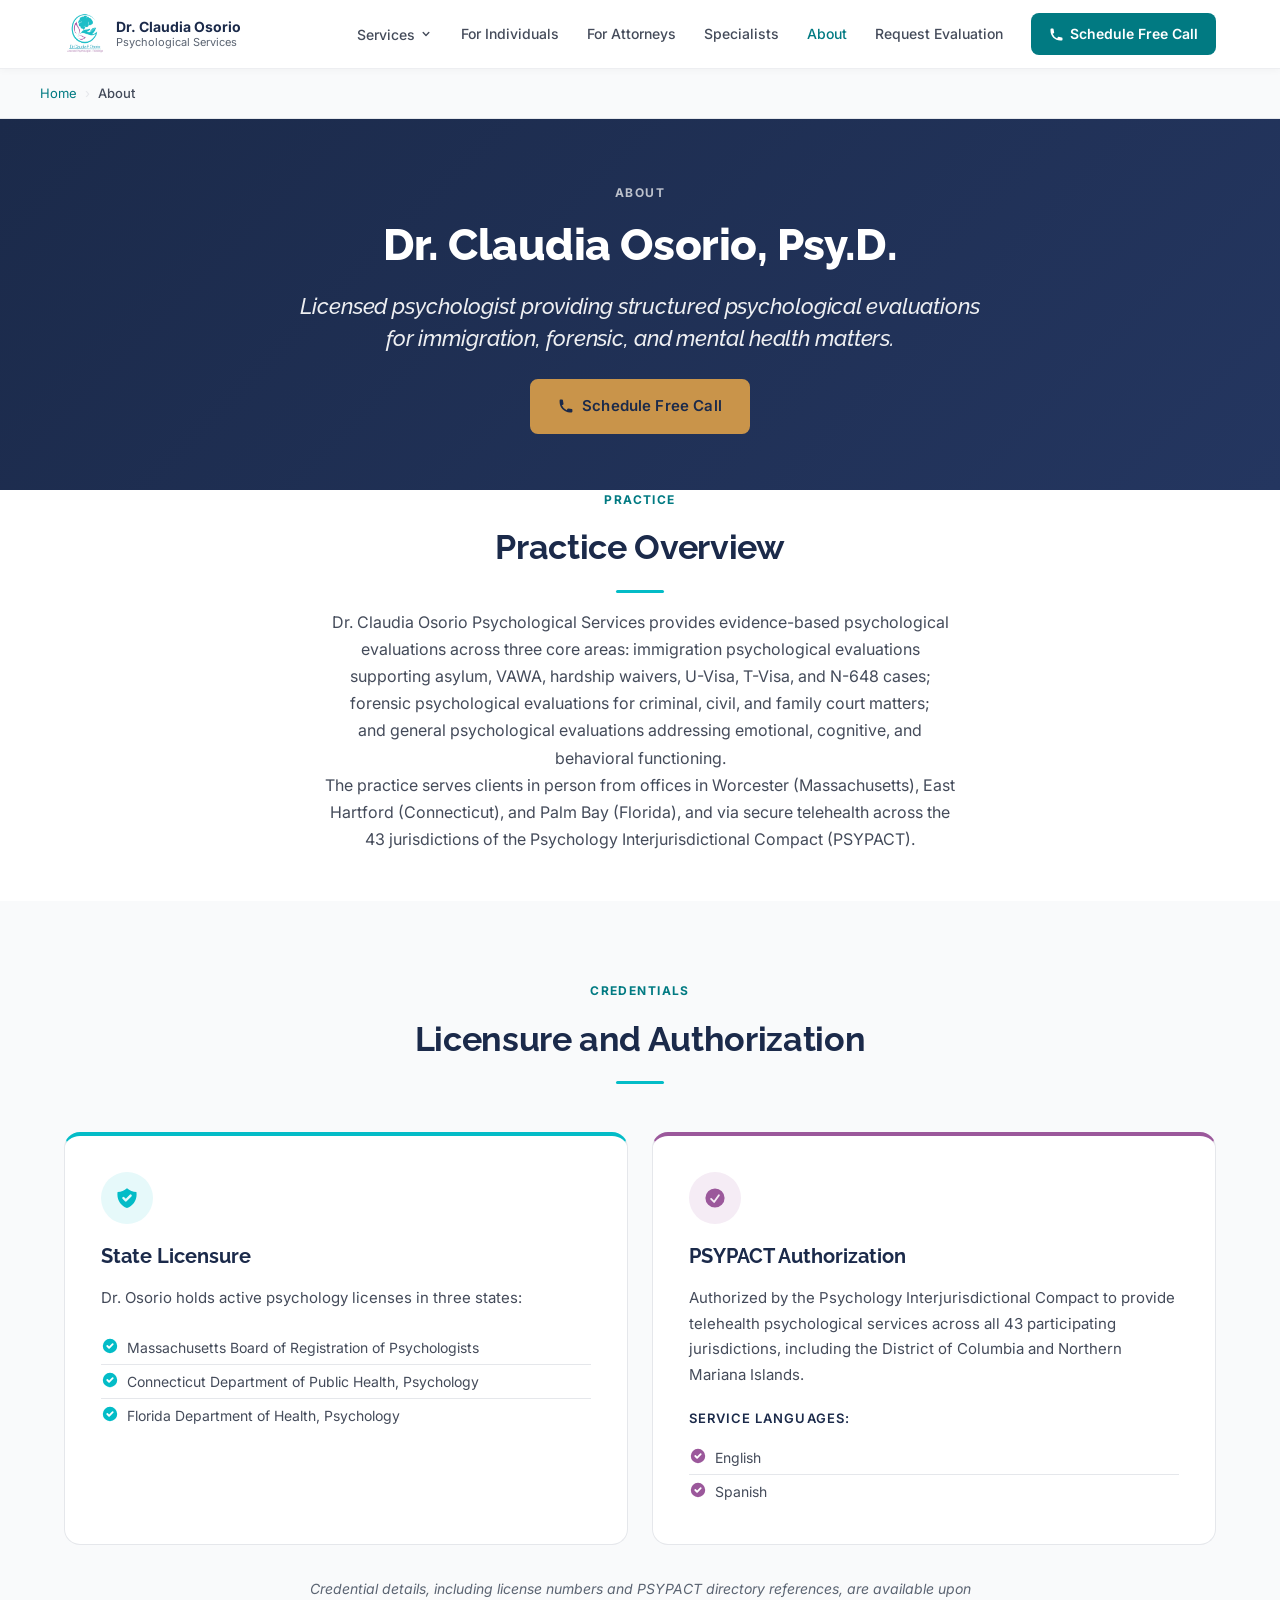
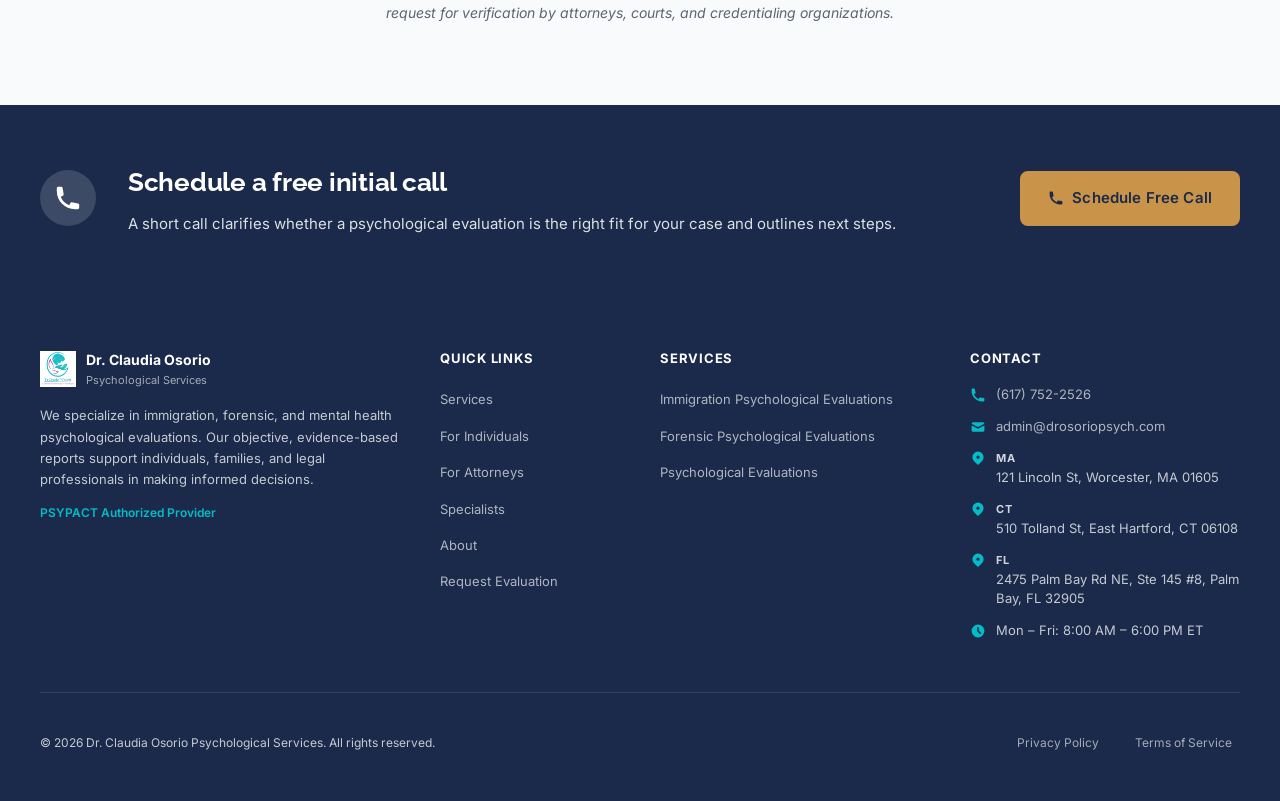
==== about.html @ 4c1f1ee0 "feat(session 7-A): launch blockers — about, privacy, terms + sitemap fix - Create about.html with pr" ====
<!DOCTYPE html>
<html lang="en">
<head>
  <meta charset="UTF-8" />
  <meta name="viewport" content="width=device-width, initial-scale=1.0" />
  <title>About Dr. Claudia Osorio, Psy.D. | Licensed Psychologist</title>
  <meta name="description" content="Dr. Claudia Osorio is a licensed psychologist providing immigration, forensic, and mental health psychological evaluations. PSYPACT Authorized for telehealth across 43 states. Offices in MA, CT, and FL." />
  <meta name="robots" content="index, follow" />
  <link rel="canonical" href="https://psychevaluations.net/about.html" />

  <meta property="og:title" content="About Dr. Claudia Osorio, Psy.D. | Licensed Psychologist" />
  <meta property="og:description" content="Licensed psychologist providing immigration, forensic, and mental health psychological evaluations. PSYPACT Authorized." />
  <meta property="og:url" content="https://psychevaluations.net/about.html" />
  <meta property="og:type" content="profile" />
  <meta property="og:site_name" content="Dr. Claudia Osorio Psychological Services" />
  <meta property="og:locale" content="en_US" />
  <meta property="og:image" content="https://psychevaluations.net/images/optimized/dr-osorio-hero-c.jpg" />
  <meta property="og:image:width" content="800" />
  <meta property="og:image:height" content="900" />
  <meta property="og:image:alt" content="Dr. Claudia Osorio, Licensed Psychologist" />

  <meta name="twitter:card" content="summary_large_image" />
  <meta name="twitter:title" content="About Dr. Claudia Osorio, Psy.D." />
  <meta name="twitter:description" content="Licensed psychologist. PSYPACT Authorized across 43 states." />
  <meta name="twitter:image" content="https://psychevaluations.net/images/optimized/dr-osorio-hero-c.jpg" />
  <meta name="twitter:image:alt" content="Dr. Claudia Osorio, Licensed Psychologist" />

  <link rel="icon" href="/favicon.ico" sizes="any" />
  <link rel="icon" href="/favicon.svg" type="image/svg+xml" />
  <link rel="apple-touch-icon" href="/apple-touch-icon.png" />

  <link rel="preconnect" href="https://fonts.googleapis.com" />
  <link rel="preconnect" href="https://fonts.gstatic.com" crossorigin />
  <link rel="stylesheet" href="https://fonts.googleapis.com/css2?family=Raleway:wght@400;500;600;700;800&amp;family=Inter:wght@400;500;600;700&amp;display=swap" />
  <link rel="stylesheet" href="css/styles.css?v=28" />

  <script type="application/ld+json">
  {
    "@context": "https://schema.org",
    "@graph": [
      {
        "@type": "BreadcrumbList",
        "itemListElement": [
          { "@type": "ListItem", "position": 1, "name": "Home", "item": "https://psychevaluations.net/" },
          { "@type": "ListItem", "position": 2, "name": "About", "item": "https://psychevaluations.net/about.html" }
        ]
      },
      {
        "@type": "ProfilePage",
        "@id": "https://psychevaluations.net/about.html",
        "url": "https://psychevaluations.net/about.html",
        "name": "About Dr. Claudia Osorio, Psy.D.",
        "description": "Licensed psychologist providing immigration, forensic, and mental health psychological evaluations across Massachusetts, Connecticut, Florida, and 43 PSYPACT states via telehealth.",
        "isPartOf": { "@id": "https://psychevaluations.net/#website" },
        "mainEntity": { "@id": "https://psychevaluations.net/#dr-claudia-osorio" },
        "author": { "@id": "https://psychevaluations.net/#dr-claudia-osorio" },
        "datePublished": "2026-06-17",
        "dateModified": "2026-06-17",
        "inLanguage": "en"
      }
    ]
  }
  </script>
</head>
<body>

<a class="skip-link" href="#main">Skip to main content</a>

<nav class="nav" role="navigation" aria-label="Main navigation">
  <div class="nav__inner">
    <a href="index.html" class="nav__logo" aria-label="Dr. Claudia Osorio Psychological Services, Home">
      <img src="images/optimized/logo.png" alt="Dr. Claudia Osorio Psychological Services logo" class="nav__logo-img" width="42" height="42" />
      <div class="nav__logo-text">
        <div class="nav__logo-name">Dr. Claudia Osorio</div>
        <div class="nav__logo-sub">Psychological Services</div>
      </div>
    </a>

    <div class="nav__links" id="nav-links">
      <div class="nav__dropdown">
        <button class="nav__link nav__dropdown-toggle" aria-expanded="false" aria-haspopup="true" aria-controls="services-menu">
          Services
          <svg xmlns="http://www.w3.org/2000/svg" width="14" height="14" viewBox="0 0 20 20" fill="currentColor" aria-hidden="true"><path fill-rule="evenodd" d="M5.293 7.293a1 1 0 011.414 0L10 10.586l3.293-3.293a1 1 0 111.414 1.414l-4 4a1 1 0 01-1.414 0l-4-4a1 1 0 010-1.414z" clip-rule="evenodd"/></svg>
        </button>
        <div class="nav__dropdown-menu" id="services-menu">
          <a href="immigration-psychological-evaluations.html" class="nav__dropdown-item">Immigration Evaluations</a>
          <a href="forensic-psychological-evaluations.html" class="nav__dropdown-item">Forensic Evaluations</a>
          <a href="mental-health-psychological-evaluations.html" class="nav__dropdown-item">Psychological Evaluations</a>
        </div>
      </div>
      <a href="for-individuals.html" class="nav__link">For Individuals</a>
      <a href="for-attorneys.html" class="nav__link">For Attorneys</a>
      <a href="specialists.html" class="nav__link">Specialists</a>
      <a href="about.html" class="nav__link">About</a>
      <a href="for-individuals.html#evaluation-types" class="nav__link">Request Evaluation</a>
      <a href="tel:+16177522526" class="nav__cta">
        <svg xmlns="http://www.w3.org/2000/svg" width="15" height="15" viewBox="0 0 20 20" fill="currentColor" aria-hidden="true"><path d="M2 3a1 1 0 011-1h2.153a1 1 0 01.986.836l.74 4.435a1 1 0 01-.54 1.06l-1.548.773a11.037 11.037 0 006.105 6.105l.774-1.548a1 1 0 011.059-.54l4.435.74a1 1 0 01.836.986V17a1 1 0 01-1 1h-2C7.82 18 2 12.18 2 5V3z"/></svg>
        Schedule Free Call
      </a>
    </div>

    <div class="nav__mobile-right">
      <a href="tel:+16177522526" class="nav__mobile-cta" aria-label="Schedule free call">
        <svg xmlns="http://www.w3.org/2000/svg" width="15" height="15" viewBox="0 0 20 20" fill="currentColor" aria-hidden="true"><path d="M2 3a1 1 0 011-1h2.153a1 1 0 01.986.836l.74 4.435a1 1 0 01-.54 1.06l-1.548.773a11.037 11.037 0 006.105 6.105l.774-1.548a1 1 0 011.059-.54l4.435.74a1 1 0 01.836.986V17a1 1 0 01-1 1h-2C7.82 18 2 12.18 2 5V3z"/></svg>
        Free Call
      </a>
      <button class="nav__menu-btn" aria-expanded="false" aria-controls="nav-links" aria-label="Open menu">
        <svg xmlns="http://www.w3.org/2000/svg" width="22" height="22" viewBox="0 0 24 24" fill="none" stroke="currentColor" stroke-width="2" stroke-linecap="round" stroke-linejoin="round" aria-hidden="true"><line x1="3" y1="6" x2="21" y2="6"/><line x1="3" y1="12" x2="21" y2="12"/><line x1="3" y1="18" x2="21" y2="18"/></svg>
      </button>
    </div>
  </div>
</nav>

<main id="main">

<nav class="breadcrumb" aria-label="Breadcrumb">
  <div class="breadcrumb__inner">
    <a href="index.html">Home</a>
    <span class="breadcrumb__sep" aria-hidden="true">›</span>
    <span class="breadcrumb__current">About</span>
  </div>
</nav>

<section class="page-hero" aria-labelledby="page-hero-title">
  <div class="page-hero__inner">
    <p class="page-hero__label">About</p>
    <h1 class="page-hero__title" id="page-hero-title">Dr. Claudia Osorio, Psy.D.</h1>
    <p class="page-hero__lead">Licensed psychologist providing structured psychological evaluations for immigration, forensic, and mental health matters.</p>
    <div class="page-hero__actions">
      <a href="tel:+16177522526" class="btn btn--gold">
        <svg xmlns="http://www.w3.org/2000/svg" width="16" height="16" viewBox="0 0 20 20" fill="currentColor" aria-hidden="true"><path d="M2 3a1 1 0 011-1h2.153a1 1 0 01.986.836l.74 4.435a1 1 0 01-.54 1.06l-1.548.773a11.037 11.037 0 006.105 6.105l.774-1.548a1 1 0 011.059-.54l4.435.74a1 1 0 01.836.986V17a1 1 0 01-1 1h-2C7.82 18 2 12.18 2 5V3z"/></svg>
        Schedule Free Call
      </a>
    </div>
  </div>
</section>

<section class="about-bio" aria-labelledby="bio-heading">
  <div class="container">
    <div class="section-header">
      <p class="section-header__label">Practice</p>
      <h2 class="section-header__title" id="bio-heading">Practice Overview</h2>
      <div class="section-header__divider" aria-hidden="true"></div>
      <p class="section-header__body">Dr. Claudia Osorio Psychological Services provides evidence-based psychological evaluations across three core areas: immigration psychological evaluations supporting asylum, VAWA, hardship waivers, U-Visa, T-Visa, and N-648 cases; forensic psychological evaluations for criminal, civil, and family court matters; and general psychological evaluations addressing emotional, cognitive, and behavioral functioning.</p>
      <p class="section-header__body">The practice serves clients in person from offices in Worcester (Massachusetts), East Hartford (Connecticut), and Palm Bay (Florida), and via secure telehealth across the 43 jurisdictions of the Psychology Interjurisdictional Compact (PSYPACT).</p>
    </div>
  </div>
</section>

<section class="who-for" aria-labelledby="creds-heading">
  <div class="container">
    <div class="section-header">
      <p class="section-header__label">Credentials</p>
      <h2 class="section-header__title" id="creds-heading">Licensure and Authorization</h2>
      <div class="section-header__divider" aria-hidden="true"></div>
    </div>

    <div class="who-for__grid" role="list">

      <article class="who-for__card who-for__card--individuals" role="listitem">
        <div class="who-for__icon" aria-hidden="true">
          <svg xmlns="http://www.w3.org/2000/svg" width="24" height="24" viewBox="0 0 20 20" fill="currentColor"><path fill-rule="evenodd" d="M2.166 4.999A11.954 11.954 0 0010 1.944 11.954 11.954 0 0017.834 5c.11.65.166 1.32.166 2.001 0 5.225-3.34 9.67-8 11.317C5.34 16.67 2 12.225 2 7c0-.682.057-1.35.166-2.001zm11.541 3.708a1 1 0 00-1.414-1.414L9 10.586 7.707 9.293a1 1 0 00-1.414 1.414l2 2a1 1 0 001.414 0l4-4z" clip-rule="evenodd"/></svg>
        </div>
        <h3 class="who-for__title">State Licensure</h3>
        <p class="who-for__body">Dr. Osorio holds active psychology licenses in three states:</p>
        <ul class="who-for__list" role="list">
          <li>Massachusetts Board of Registration of Psychologists</li>
          <li>Connecticut Department of Public Health, Psychology</li>
          <li>Florida Department of Health, Psychology</li>
        </ul>
      </article>

      <article class="who-for__card who-for__card--attorneys" role="listitem">
        <div class="who-for__icon" aria-hidden="true">
          <svg xmlns="http://www.w3.org/2000/svg" width="24" height="24" viewBox="0 0 20 20" fill="currentColor"><path fill-rule="evenodd" d="M10 18a8 8 0 100-16 8 8 0 000 16zm3.857-9.809a.75.75 0 00-1.214-.882l-3.483 4.79-1.88-1.88a.75.75 0 10-1.06 1.061l2.5 2.5a.75.75 0 001.137-.089l4-5.5z" clip-rule="evenodd"/></svg>
        </div>
        <h3 class="who-for__title">PSYPACT Authorization</h3>
        <p class="who-for__body">Authorized by the Psychology Interjurisdictional Compact to provide telehealth psychological services across all 43 participating jurisdictions, including the District of Columbia and Northern Mariana Islands.</p>
        <p class="who-for__body who-for__body--label">Service languages:</p>
        <ul class="who-for__list" role="list">
          <li>English</li>
          <li>Spanish</li>
        </ul>
      </article>

    </div>

    <p class="who-for__shared-note">Credential details, including license numbers and PSYPACT directory references, are available upon request for verification by attorneys, courts, and credentialing organizations.</p>
  </div>
</section>

<section class="cta-banner cta-banner--navy" aria-labelledby="cta-heading">
  <div class="cta-banner__inner">
    <div class="cta-banner__icon" aria-hidden="true">
      <svg xmlns="http://www.w3.org/2000/svg" width="28" height="28" viewBox="0 0 20 20" fill="currentColor"><path d="M2 3a1 1 0 011-1h2.153a1 1 0 01.986.836l.74 4.435a1 1 0 01-.54 1.06l-1.548.773a11.037 11.037 0 006.105 6.105l.774-1.548a1 1 0 011.059-.54l4.435.74a1 1 0 01.836.986V17a1 1 0 01-1 1h-2C7.82 18 2 12.18 2 5V3z"/></svg>
    </div>
    <div class="cta-banner__content">
      <h2 class="cta-banner__title" id="cta-heading">Schedule a free initial call</h2>
      <p class="cta-banner__body">A short call clarifies whether a psychological evaluation is the right fit for your case and outlines next steps.</p>
    </div>
    <div class="cta-banner__actions">
      <a href="tel:+16177522526" class="btn btn--gold">
        <svg xmlns="http://www.w3.org/2000/svg" width="16" height="16" viewBox="0 0 20 20" fill="currentColor" aria-hidden="true"><path d="M2 3a1 1 0 011-1h2.153a1 1 0 01.986.836l.74 4.435a1 1 0 01-.54 1.06l-1.548.773a11.037 11.037 0 006.105 6.105l.774-1.548a1 1 0 011.059-.54l4.435.74a1 1 0 01.836.986V17a1 1 0 01-1 1h-2C7.82 18 2 12.18 2 5V3z"/></svg>
        Schedule Free Call
      </a>
    </div>
  </div>
</section>

</main>

<footer class="footer" role="contentinfo">
  <div class="footer__grid">

    <div>
      <div class="footer__logo">
        <img src="images/optimized/logo.png" alt="Dr. Claudia Osorio Psychological Services" width="36" height="36" loading="lazy" />
        <div>
          <div class="footer__logo-name">Dr. Claudia Osorio</div>
          <div class="footer__logo-sub">Psychological Services</div>
        </div>
      </div>
      <p class="footer__tagline">We specialize in immigration, forensic, and mental health psychological evaluations. Our objective, evidence-based reports support individuals, families, and legal professionals in making informed decisions.</p>
      <p class="footer__psypact">PSYPACT Authorized Provider</p>
    </div>

    <nav aria-label="Footer quick links">
      <p class="footer__col-title">Quick Links</p>
      <ul class="footer__links" role="list">
        <li><a href="index.html#services-heading" class="footer__link">Services</a></li>
        <li><a href="for-individuals.html" class="footer__link">For Individuals</a></li>
        <li><a href="for-attorneys.html" class="footer__link">For Attorneys</a></li>
        <li><a href="specialists.html" class="footer__link">Specialists</a></li>
        <li><a href="about.html" class="footer__link">About</a></li>
        <li><a href="for-individuals.html#evaluation-types" class="footer__link">Request Evaluation</a></li>
      </ul>
    </nav>

    <nav aria-label="Footer services links">
      <p class="footer__col-title">Services</p>
      <ul class="footer__links" role="list">
        <li><a href="immigration-psychological-evaluations.html" class="footer__link">Immigration Psychological Evaluations</a></li>
        <li><a href="forensic-psychological-evaluations.html" class="footer__link">Forensic Psychological Evaluations</a></li>
        <li><a href="mental-health-psychological-evaluations.html" class="footer__link">Psychological Evaluations</a></li>
      </ul>
    </nav>

    <div>
      <p class="footer__col-title">Contact</p>
      <div class="footer__contact-item">
        <svg xmlns="http://www.w3.org/2000/svg" width="16" height="16" viewBox="0 0 20 20" fill="currentColor" aria-hidden="true"><path d="M2 3a1 1 0 011-1h2.153a1 1 0 01.986.836l.74 4.435a1 1 0 01-.54 1.06l-1.548.773a11.037 11.037 0 006.105 6.105l.774-1.548a1 1 0 011.059-.54l4.435.74a1 1 0 01.836.986V17a1 1 0 01-1 1h-2C7.82 18 2 12.18 2 5V3z"/></svg>
        <a href="tel:+16177522526" class="footer__link">(617) 752-2526</a>
      </div>
      <div class="footer__contact-item">
        <svg xmlns="http://www.w3.org/2000/svg" width="16" height="16" viewBox="0 0 20 20" fill="currentColor" aria-hidden="true"><path d="M2.003 5.884L10 9.882l7.997-3.998A2 2 0 0016 4H4a2 2 0 00-1.997 1.884z"/><path d="M18 8.118l-8 4-8-4V14a2 2 0 002 2h12a2 2 0 002-2V8.118z"/></svg>
        <a href="mailto:admin@drosoriopsych.com" class="footer__link">admin@drosoriopsych.com</a>
      </div>
      <div class="footer__contact-item">
        <svg xmlns="http://www.w3.org/2000/svg" width="16" height="16" viewBox="0 0 20 20" fill="currentColor" aria-hidden="true"><path fill-rule="evenodd" d="M5.05 4.05a7 7 0 119.9 9.9L10 18.9l-4.95-4.95a7 7 0 010-9.9zM10 11a2 2 0 100-4 2 2 0 000 4z" clip-rule="evenodd"/></svg>
        <div><strong class="footer__region-tag">MA</strong><br>121 Lincoln St, Worcester, MA 01605</div>
      </div>
      <div class="footer__contact-item">
        <svg xmlns="http://www.w3.org/2000/svg" width="16" height="16" viewBox="0 0 20 20" fill="currentColor" aria-hidden="true"><path fill-rule="evenodd" d="M5.05 4.05a7 7 0 119.9 9.9L10 18.9l-4.95-4.95a7 7 0 010-9.9zM10 11a2 2 0 100-4 2 2 0 000 4z" clip-rule="evenodd"/></svg>
        <div><strong class="footer__region-tag">CT</strong><br>510 Tolland St, East Hartford, CT 06108</div>
      </div>
      <div class="footer__contact-item">
        <svg xmlns="http://www.w3.org/2000/svg" width="16" height="16" viewBox="0 0 20 20" fill="currentColor" aria-hidden="true"><path fill-rule="evenodd" d="M5.05 4.05a7 7 0 119.9 9.9L10 18.9l-4.95-4.95a7 7 0 010-9.9zM10 11a2 2 0 100-4 2 2 0 000 4z" clip-rule="evenodd"/></svg>
        <div><strong class="footer__region-tag">FL</strong><br>2475 Palm Bay Rd NE, Ste 145 #8, Palm Bay, FL 32905</div>
      </div>
      <div class="footer__contact-item footer__contact-item--spaced">
        <svg xmlns="http://www.w3.org/2000/svg" width="16" height="16" viewBox="0 0 20 20" fill="currentColor" aria-hidden="true"><path fill-rule="evenodd" d="M10 18a8 8 0 100-16 8 8 0 000 16zm1-12a1 1 0 10-2 0v4a1 1 0 00.293.707l2.828 2.829a1 1 0 101.415-1.415L11 9.586V6z" clip-rule="evenodd"/></svg>
        Mon – Fri: 8:00 AM – 6:00 PM ET
      </div>
    </div>

  </div>

  <div class="footer__bottom">
    <p class="footer__copy">&copy; 2026 Dr. Claudia Osorio Psychological Services. All rights reserved.</p>
    <nav class="footer__legal" aria-label="Legal links">
      <a href="privacy-policy.html">Privacy Policy</a>
      <a href="terms-of-service.html">Terms of Service</a>
    </nav>
  </div>
</footer>

<script src="js/main.js"></script>
</body>
</html>
---- css/styles.css ----
/* ============================================
   DR. CLAUDIA OSORIO PSYCHOLOGICAL SERVICES
   Main Stylesheet
   ============================================ */

/* Fonts loaded via <link rel="preconnect"> + <link rel="stylesheet"> in each
   page's <head> for a shorter critical path. CSS @import was render-blocking. */

/* --- Variables --- */
:root {
  --teal:        #03bcc7;
  --teal-dark:   #029aa4;
  --teal-light:  #e6f9fa;
  --teal-pale:   #F0FAFB;  /* path-card gradient stop, lighter than --teal-light */
  /* Accessible variants for CTAs that carry white text.
     #03bcc7 with white text = 2.4:1 (fails WCAG AA).
     #017a82 with white text = 4.6:1 (passes AA), darker hover #015e64 = 7.5:1. */
  --teal-button:       #017a82;
  --teal-button-hover: #015e64;
  --navy:        #1B2A4A;
  --navy-light:  #2C3E6B;
  --gold:        #C9944A;
  --gold-dark:   #b8833e;
  --pink-light:  #F5ECF5;
  --pink-pale:   #F5F0F5;  /* path-card gradient stop, lighter than --pink-light */
  --pink-accent: #9b589b;
  /* PSYPACT brand blue, sampled from the official logo (R=79 G=118 B=195).
     Used only to mark PSYPACT-Effective surfaces (map states, legend swatch)
     so the visual cue ties back to the logo a visitor recognizes. */
  --psypact-blue:      #4F76C3;
  --psypact-blue-pale: #DCE4F3;
  --text-dark:   #1A1A2E;
  --text-mid:    #444B5A;
  --text-light:  #5B6472;  /* darkened from #6B7280 (4.64:1) to ~5.7:1 on bg-light for AA margin */
  --border:      #E5E7EB;
  --white:       #FFFFFF;
  --bg-light:    #F9FAFB;

  --font-serif:  'Raleway', 'Segoe UI', system-ui, sans-serif;
  --font-sans:   'Inter', 'Segoe UI', system-ui, -apple-system, sans-serif;

  --radius:      8px;
  --radius-lg:   16px;
  --shadow:      0 2px 12px rgba(0,0,0,0.08);
  --shadow-lg:   0 8px 32px rgba(0,0,0,0.12);

  --max-width:   1200px;
  --section-pad: 80px 24px;
}

/* --- Reset --- */
*, *::before, *::after { box-sizing: border-box; margin: 0; padding: 0; }
html { scroll-behavior: smooth; }
body {
  font-family: var(--font-sans);
  color: var(--text-dark);
  background: var(--white);
  line-height: 1.65;
  -webkit-font-smoothing: antialiased;
}
img { max-width: 100%; display: block; }
a { text-decoration: none; color: inherit; }
ul { list-style: none; }

/* --- Accessibility: focus + skip link --- */

/* Consistent keyboard focus across browsers. Only applies to keyboard
   navigation (mouse clicks don't trigger :focus-visible in modern UAs). */
:focus-visible {
  outline: 2px solid var(--teal-dark);
  outline-offset: 2px;
  border-radius: 4px;
}

/* Skip link: hidden offscreen until it receives keyboard focus, then it
   slides into the top-left. Lets keyboard users jump past the nav. */
.skip-link {
  position: absolute;
  left: 8px;
  top: -48px;
  background: var(--navy);
  color: var(--white);
  padding: 10px 16px;
  font-weight: 600;
  border-radius: 0 0 var(--radius) var(--radius);
  z-index: 1000;
  transition: top 0.15s ease-out;
}
.skip-link:focus { top: 0; outline: 2px solid var(--gold); outline-offset: 2px; }

/* --- Typography base ---
   text-wrap: balance evens out line lengths on short headings (h1-h3) so
   the last line isn't an awkward single word. text-wrap: pretty reduces
   widows/orphans in body prose. Both are progressive enhancement; older
   browsers ignore them safely. */
h1, h2, h3 { text-wrap: balance; }
p { text-wrap: pretty; }

/* --- Container --- */
.container {
  max-width: var(--max-width);
  margin: 0 auto;
  padding: 0 24px;
}

/* ============================================
   NAVIGATION
   ============================================ */
.nav {
  position: sticky;
  top: 0;
  z-index: 100;
  background: rgba(255, 255, 255, 0.82);
  backdrop-filter: saturate(180%) blur(20px);
  -webkit-backdrop-filter: saturate(180%) blur(20px);
  border-bottom: 1px solid rgba(229, 231, 235, 0.7);
  box-shadow: 0 1px 8px rgba(0,0,0,0.04);
}
@supports not (backdrop-filter: blur(1px)) {
  .nav { background: var(--white); }
}
.nav__inner {
  max-width: var(--max-width);
  margin: 0 auto;
  padding: 0 24px;
  height: 68px;
  display: flex;
  align-items: center;
  gap: 40px;
}
.nav__logo {
  display: flex;
  align-items: center;
  gap: 10px;
  flex-shrink: 0;
}
.nav__logo-img { width: 42px; height: 42px; }
.nav__logo-text { line-height: 1.2; }
.nav__logo-name {
  font-size: 14px;
  font-weight: 700;
  color: var(--navy);
}
.nav__logo-sub {
  font-size: 11px;
  color: var(--text-light);
}
.nav__links {
  display: flex;
  align-items: center;
  gap: 28px;
  margin-left: auto;
}
.nav__link {
  font-size: 14px;
  color: var(--text-mid);
  font-weight: 500;
  transition: color 0.2s;
  white-space: nowrap;
}
.nav__link:hover { color: var(--teal-button); }
.nav__link--active { color: var(--teal-button); }
.nav__cta {
  background: var(--teal-button);
  color: var(--white) !important;
  padding: 9px 18px;
  border-radius: var(--radius);
  font-size: 14px;
  font-weight: 600;
  display: flex;
  align-items: center;
  gap: 6px;
  transition: background 0.2s;
  white-space: nowrap;
}
.nav__cta:hover { background: var(--teal-button-hover); }

/* Dropdown */
.nav__dropdown { position: relative; }
.nav__dropdown-toggle {
  display: flex;
  align-items: center;
  gap: 4px;
  cursor: pointer;
  background: none;
  border: none;
  padding: 0;
  font-family: var(--font-sans);
  font-size: 14px;
  font-weight: 500;
  color: var(--text-mid);
}
.nav__dropdown-toggle svg { transition: transform 0.2s; }
.nav__dropdown:hover .nav__dropdown-toggle svg,
.nav__dropdown--open .nav__dropdown-toggle svg { transform: rotate(180deg); }
.nav__dropdown-menu {
  position: absolute;
  top: calc(100% + 12px);
  left: 0;
  background: var(--white);
  border: 1px solid var(--border);
  border-radius: var(--radius);
  box-shadow: var(--shadow-lg);
  min-width: 220px;
  padding: 8px 0;
  opacity: 0;
  pointer-events: none;
  transform: translateY(-8px);
  transition: all 0.2s;
}
.nav__dropdown:hover .nav__dropdown-menu,
.nav__dropdown--open .nav__dropdown-menu {
  opacity: 1;
  pointer-events: all;
  transform: translateY(0);
}
.nav__dropdown-item {
  display: block;
  padding: 12px 16px;  /* ~47px tall touch target (WCAG 2.5.5) */
  font-size: 14px;
  color: var(--text-mid);
  transition: background 0.15s, color 0.15s;
}
.nav__dropdown-item:hover {
  background: var(--teal-light);
  /* teal-button (not --teal): #017a82 on #e6f9fa = ~4.7:1, passes AA. The old
     --teal #03bcc7 on teal-light was 2.14:1 (failed) on hover. */
  color: var(--teal-button);
}

/* ============================================
   BUTTONS
   ============================================ */
.btn {
  display: inline-flex;
  align-items: center;
  gap: 8px;
  padding: 13px 26px;
  border-radius: var(--radius);
  font-size: 15px;
  font-weight: 600;
  cursor: pointer;
  transition: all 0.18s ease;
  border: 2px solid transparent;
  letter-spacing: 0.01em;
}
.btn:active { transform: translateY(1px); }
.btn--primary {
  background: var(--teal-button);
  color: var(--white);
  border-color: var(--teal-button);
}
.btn--primary:hover { background: var(--teal-button-hover); border-color: var(--teal-button-hover); }
.btn--outline {
  background: transparent;
  /* teal-button (not --teal) so the teal text/border reach AA on white. */
  color: var(--teal-button);
  border-color: var(--teal-button);
}
.btn--outline:hover { background: var(--teal-light); }
.btn--outline-white {
  background: transparent;
  color: var(--white);
  border-color: var(--white);
}
.btn--outline-white:hover { background: rgba(255,255,255,0.12); }
.btn--gold {
  background: var(--gold);
  /* Navy text on gold = ~6.5:1 (passes AA). White on gold was 2.65:1 (failed). */
  color: var(--navy);
  border-color: var(--gold);
}
.btn--gold:hover { background: var(--gold-dark); border-color: var(--gold-dark); color: var(--navy); }

/* ============================================
   HERO SECTION
   ============================================ */
.hero {
  display: grid;
  grid-template-columns: 1fr 1fr;
  min-height: 760px;
  overflow: hidden;
}
.hero__content {
  display: flex;
  flex-direction: column;
  justify-content: flex-start;
  padding: 64px 48px 56px 24px;
  max-width: 640px;
  margin-left: auto;
}
.hero__label {
  font-size: 12px;
  font-weight: 700;
  letter-spacing: 0.1em;
  text-transform: uppercase;
  color: var(--teal-button);  /* AA on white: #017a82 = 6.2:1 vs #03bcc7 = 2.3:1 */
  margin-bottom: 16px;
}
.hero__title {
  font-family: var(--font-serif);
  font-size: clamp(30px, 3.8vw, 52px);
  font-weight: 800;
  color: var(--navy);
  line-height: 1.18;
  letter-spacing: -0.01em;
  margin-bottom: 20px;
}
.hero__subtitle {
  font-size: 16px;
  color: var(--text-mid);
  margin-bottom: 52px;
  line-height: 1.7;
}
.hero__body {
  font-size: 15px;
  color: var(--text-light);
  margin-bottom: 52px;
  line-height: 1.7;
}
.hero__actions {
  display: flex;
  gap: 12px;
  flex-wrap: wrap;
  margin-top: auto;
  margin-bottom: 28px;
}
.hero__badges {
  display: flex;
  gap: 24px;
  flex-wrap: wrap;
}
.hero__badge {
  display: flex;
  align-items: center;
  gap: 6px;
  font-size: 13px;
  color: var(--text-mid);
  font-weight: 500;
}
.hero__badge svg { color: var(--teal); flex-shrink: 0; }

.hero__image {
  position: relative;
  overflow: hidden;
  min-height: 760px;
}
.hero__image img {
  position: absolute;
  inset: 0;
  width: 100%;
  height: 100%;
  object-fit: cover;
  object-position: center 8%;
}

/* Mobile nav */
.nav__mobile-cta { display: none; }
.nav__mobile-right { display: none; align-items: center; gap: 10px; }
.nav__menu-btn {
  background: none;
  border: none;
  cursor: pointer;
  padding: 11px;
  min-width: 44px;
  min-height: 44px;
  color: var(--navy);
  display: flex;
  align-items: center;
  justify-content: center;
}
@media (max-width: 768px) {
  .nav__mobile-cta { display: flex; }
  .nav__mobile-right { display: flex; }
}
.nav__links--open {
  display: flex !important;
  flex-direction: column;
  position: absolute;
  top: 68px;
  left: 0;
  right: 0;
  background: var(--white);
  border-bottom: 1px solid var(--border);
  padding: 16px 24px 24px;
  gap: 16px;
  box-shadow: var(--shadow-lg);
  z-index: 99;
}

/* ============================================
   INTRO SECTION
   ============================================ */
.intro-section {
  background: var(--white);
  padding: 40px 24px 44px;
  border-bottom: 1px solid var(--border);
  position: relative;
}
.intro-section::before {
  content: "";
  position: absolute;
  top: 0;
  left: 50%;
  transform: translateX(-50%);
  width: 56px;
  height: 3px;
  background: var(--teal);
  border-radius: 0 0 4px 4px;
}
.intro-section__inner {
  max-width: 820px;
  margin: 0 auto;
  display: flex;
  flex-direction: column;
  gap: 16px;
}
.intro-section__title {
  font-family: var(--font-serif);
  font-size: clamp(24px, 2.8vw, 32px);
  font-weight: 700;
  color: var(--navy);
  letter-spacing: -0.01em;
  text-align: center;
  margin: 4px 0 4px;
  line-height: 1.25;
}
.intro-section__inner p {
  font-size: 16px;
  line-height: 1.75;
  color: var(--text-mid);
  margin: 0;
}
.intro-section__inner p:first-of-type {
  font-size: 19px;
  line-height: 1.55;
  color: var(--navy);
  font-weight: 500;
  letter-spacing: -0.005em;
}

/* ============================================
   PATH SPLITTER
   ============================================ */
.path-splitter {
  padding: 64px 24px;
  background: var(--bg-light);
}
.path-splitter__inner {
  max-width: var(--max-width);
  margin: 0 auto;
  display: grid;
  grid-template-columns: 1fr 1fr;
  gap: 24px;
}
.path-card {
  background: var(--white);
  border-radius: var(--radius-lg);
  padding: 36px 36px 36px 40px;
  border: 1px solid var(--border);
  position: relative;
  overflow: hidden;
  display: flex;
  flex-direction: column;
  box-shadow: 0 2px 10px rgba(27, 42, 74, 0.04);
  transition: box-shadow 0.25s ease, transform 0.25s ease;
  will-change: transform;
}
.path-card:hover {
  transform: translateY(-4px);
  box-shadow: 0 20px 44px rgba(27, 42, 74, 0.10);
}
.path-card::before {
  content: "";
  position: absolute;
  left: 0;
  top: 0;
  bottom: 0;
  width: 5px;
}
.path-card__cta {
  margin-top: auto;
}
.path-card--individuals {
  background: linear-gradient(180deg, var(--teal-pale) 0%, var(--white) 55%);
}
.path-card--individuals::before { background: var(--teal); }
.path-card--attorneys {
  background: linear-gradient(180deg, var(--pink-pale) 0%, var(--white) 55%);
}
.path-card--attorneys::before { background: var(--pink-accent); }

.path-card__icon {
  width: 52px;
  height: 52px;
  border-radius: 50%;
  display: flex;
  align-items: center;
  justify-content: center;
  margin-bottom: 16px;
}
.path-card--individuals .path-card__icon { background: var(--teal-light); color: var(--teal); }
.path-card--attorneys   .path-card__icon { background: var(--pink-light); color: var(--pink-accent); }

.path-card__title {
  font-family: var(--font-serif);
  font-size: 22px;
  font-weight: 700;
  color: var(--navy);
  margin-bottom: 12px;
}
.path-card__body {
  font-size: 15px;
  color: var(--text-mid);
  margin-bottom: 20px;
  line-height: 1.7;
}
.path-card__list {
  margin-bottom: 28px;
}
.path-card__list li {
  display: flex;
  align-items: flex-start;
  gap: 8px;
  font-size: 14px;
  color: var(--text-mid);
  padding: 5px 0;
}
.path-card__list li::before {
  content: '';
  width: 18px;
  height: 18px;
  border-radius: 50%;
  flex-shrink: 0;
  margin-top: 1px;
  background-size: contain;
}
.path-card--individuals .path-card__list li::before {
  background: url("data:image/svg+xml,%3Csvg xmlns='http://www.w3.org/2000/svg' viewBox='0 0 20 20' fill='%2303bcc7'%3E%3Cpath fill-rule='evenodd' d='M10 18a8 8 0 100-16 8 8 0 000 16zm3.707-9.293a1 1 0 00-1.414-1.414L9 10.586 7.707 9.293a1 1 0 00-1.414 1.414l2 2a1 1 0 001.414 0l4-4z' clip-rule='evenodd'/%3E%3C/svg%3E") no-repeat center;
}
.path-card--attorneys .path-card__list li::before {
  background: url("data:image/svg+xml,%3Csvg xmlns='http://www.w3.org/2000/svg' viewBox='0 0 20 20' fill='%239b589b'%3E%3Cpath fill-rule='evenodd' d='M10 18a8 8 0 100-16 8 8 0 000 16zm3.707-9.293a1 1 0 00-1.414-1.414L9 10.586 7.707 9.293a1 1 0 00-1.414 1.414l2 2a1 1 0 001.414 0l4-4z' clip-rule='evenodd'/%3E%3C/svg%3E") no-repeat center;
}

.path-card__cta {
  display: inline-flex;
  align-items: center;
  gap: 8px;
  font-size: 15px;
  font-weight: 600;
  padding: 12px 24px;
  border-radius: var(--radius);
  transition: all 0.2s;
  width: 100%;
  justify-content: center;
}
.path-card--individuals .path-card__cta {
  background: var(--teal-button);
  color: var(--white);
}
.path-card--individuals .path-card__cta:hover { background: var(--teal-button-hover); }
.path-card--attorneys   .path-card__cta {
  background: var(--pink-accent);
  color: var(--white);
}
.path-card--attorneys   .path-card__cta:hover { background: #8a5080; }

/* Botanical decorative */
.path-card__decor {
  position: absolute;
  right: 0;
  bottom: 0;
  opacity: 0.06;
  width: 120px;
  pointer-events: none;
}

/* ============================================
   SECTION HEADER
   ============================================ */
.section-header {
  text-align: center;
  margin-bottom: 48px;
}
.section-header__label {
  font-size: 12px;
  font-weight: 700;
  letter-spacing: 0.12em;
  text-transform: uppercase;
  color: var(--teal-button);  /* AA on white */
  margin-bottom: 10px;
}
.section-header__title {
  font-family: var(--font-serif);
  font-size: clamp(24px, 2.8vw, 34px);
  font-weight: 700;
  color: var(--navy);
  letter-spacing: -0.01em;
  margin-bottom: 14px;
}
.section-header__divider {
  width: 48px;
  height: 3px;
  background: var(--teal);
  margin: 0 auto 16px;
  border-radius: 2px;
}
.section-header__body {
  font-size: 16px;
  color: var(--text-mid);
  max-width: 640px;
  margin: 0 auto;
  line-height: 1.7;
}

/* ============================================
   SERVICES CARDS
   ============================================ */
.services {
  padding: var(--section-pad);
  background: var(--white);
}
.services__grid {
  display: grid;
  grid-template-columns: repeat(3, 1fr);
  gap: 24px;
  max-width: var(--max-width);
  margin: 0 auto;
}
.service-card {
  border: 1px solid var(--border);
  border-top: 3px solid var(--teal);
  border-radius: var(--radius-lg);
  padding: 32px;
  position: relative;
  overflow: hidden;
  background: var(--white);
  box-shadow: 0 2px 8px rgba(27, 42, 74, 0.04);
  transition: box-shadow 0.22s ease, transform 0.22s ease, border-top-color 0.22s ease;
  will-change: transform;
  display: flex;
  flex-direction: column;
}
.service-card:hover {
  transform: translateY(-5px);
  box-shadow: 0 18px 44px rgba(27, 42, 74, 0.12);
  border-top-color: var(--pink-accent);
}
.service-card__link {
  margin-top: auto;
}
.service-card__icon-wrap {
  width: 56px;
  height: 56px;
  border-radius: 50%;
  background: var(--teal-light);
  display: flex;
  align-items: center;
  justify-content: center;
  color: var(--teal);
  margin-bottom: 20px;
  position: relative;
}
.service-card__decor {
  position: absolute;
  right: -10px;
  top: -10px;
  width: 80px;
  opacity: 0.05;
  pointer-events: none;
}
.service-card__title {
  font-family: var(--font-serif);
  font-size: 20px;
  font-weight: 700;
  color: var(--navy);
  margin-bottom: 12px;
  min-height: 100px;
}
.service-card__body {
  font-size: 14px;
  color: var(--text-mid);
  line-height: 1.7;
  margin-bottom: 20px;
}
.service-card__link {
  display: inline-flex;
  align-items: center;
  gap: 6px;
  font-size: 14px;
  font-weight: 600;
  color: var(--teal-button);  /* AA on white; arrow icon provides the non-color link cue (1.4.1) */
  transition: gap 0.2s;
}
.service-card__link:hover { gap: 10px; }

/* ============================================
   PROCESS STEPS
   ============================================ */
.process {
  padding: var(--section-pad);
  background: var(--bg-light);
}
.process__steps {
  display: grid;
  grid-template-columns: 1fr auto 1fr auto 1fr;
  align-items: stretch;
  gap: 16px;
  max-width: 900px;
  margin: 0 auto;
}
.process__arrow {
  align-self: center;
  color: var(--teal);
  opacity: 0.4;
}
.process__step {
  text-align: center;
  position: relative;
  background: var(--white);
  border: 1px solid var(--border);
  border-radius: var(--radius-lg);
  padding: 36px 24px 28px;
  box-shadow: 0 2px 10px rgba(27, 42, 74, 0.04);
  margin-top: 24px;
  transition: box-shadow 0.22s ease, transform 0.22s ease;
  will-change: transform;
  display: flex;
  flex-direction: column;
}
.process__step:hover {
  transform: translateY(-3px);
  box-shadow: 0 16px 36px rgba(27, 42, 74, 0.10);
}
.process__step-num {
  width: 52px;
  height: 52px;
  border-radius: 50%;
  background: var(--teal-button);
  color: var(--white);
  font-size: 20px;
  font-weight: 700;
  font-family: var(--font-serif);
  display: flex;
  align-items: center;
  justify-content: center;
  position: absolute;
  top: -26px;
  left: 50%;
  transform: translateX(-50%);
  /* Halo conserva el --teal vivo para no perder identidad visual. */
  box-shadow: 0 8px 20px rgba(3, 188, 199, 0.32), 0 0 0 4px var(--bg-light);
}
.process__step-icon {
  color: var(--teal);
  margin: 0 auto 12px;
}
.process__step-title {
  font-size: 16px;
  font-weight: 700;
  color: var(--navy);
  margin-bottom: 8px;
}
.process__step-body {
  font-size: 14px;
  color: var(--text-mid);
  line-height: 1.6;
}
.process__step-list {
  list-style: none;
  padding: 0;
  margin: 8px 0 12px;
  display: flex;
  flex-direction: column;
  gap: 6px;
}
.process__step-list li {
  font-size: 14px;
  color: var(--text-mid);
  line-height: 1.5;
  padding-left: 18px;
  position: relative;
}
.process__step-list li::before {
  content: '–';
  position: absolute;
  left: 0;
  color: var(--teal);
  font-weight: 600;
}

/* ============================================
   TRUST BAR
   ============================================ */
.trust-bar {
  padding: 56px 24px;
  background: var(--bg-light);
  border-top: 3px solid var(--teal);
  border-bottom: 1px solid var(--border);
}
.trust-bar__grid {
  max-width: var(--max-width);
  margin: 0 auto;
  display: grid;
  grid-template-columns: repeat(4, 1fr);
  gap: 24px;
}
.trust-item {
  display: flex;
  align-items: flex-start;
  gap: 14px;
}
.trust-item__icon {
  width: 44px;
  height: 44px;
  border-radius: 50%;
  background: var(--teal-light);
  display: flex;
  align-items: center;
  justify-content: center;
  color: var(--teal);
  flex-shrink: 0;
}
.trust-item__title {
  font-size: 14px;
  font-weight: 700;
  color: var(--navy);
  margin-bottom: 4px;
}
.trust-item__body {
  font-size: 13px;
  color: var(--text-light);
  line-height: 1.5;
}

/* ============================================
   CTA BANNER
   ============================================ */
.cta-banner {
  background: var(--teal);
  padding: 56px 24px;
  position: relative;
  overflow: hidden;
}
.cta-banner--navy { background: var(--navy); }
.cta-banner__inner {
  max-width: var(--max-width);
  margin: 0 auto;
  display: flex;
  align-items: center;
  justify-content: space-between;
  gap: 32px;
}
.cta-banner__icon {
  width: 56px;
  height: 56px;
  border-radius: 50%;
  background: rgba(255,255,255,0.15);
  display: flex;
  align-items: center;
  justify-content: center;
  color: var(--white);
  flex-shrink: 0;
}
.cta-banner__content { flex: 1; }
.cta-banner__title {
  font-family: var(--font-serif);
  font-size: clamp(20px, 2.5vw, 26px);
  font-weight: 700;
  letter-spacing: -0.01em;
  color: var(--white);
  margin-bottom: 8px;
}
.cta-banner__body {
  font-size: 15px;
  color: rgba(255,255,255,0.85);
  line-height: 1.6;
}
.cta-banner__actions {
  display: flex;
  gap: 12px;
  flex-shrink: 0;
}
.cta-banner__decor {
  position: absolute;
  right: 0;
  bottom: 0;
  opacity: 0.07;
  width: 200px;
  pointer-events: none;
}

/* ============================================
   FOOTER
   ============================================ */
.footer {
  background: var(--navy);
  color: rgba(255,255,255,0.75);
  padding: 56px 24px 32px;
}
.footer__grid {
  max-width: var(--max-width);
  margin: 0 auto;
  display: grid;
  grid-template-columns: 2fr 1fr 1.5fr 1.5fr;
  gap: 40px;
  margin-bottom: 40px;
}
.footer__logo {
  display: flex;
  align-items: center;
  gap: 10px;
  margin-bottom: 16px;
}
.footer__logo-name { font-size: 14px; font-weight: 700; color: var(--white); }
/* rgba alpha 0.6 over --navy composites to ~rgb(164,170,183), giving ~5.2:1 (passes AA).
   Alpha 0.5 was ~4.38:1 and failed AA for 11px non-bold. */
.footer__logo-sub  { font-size: 11px; color: rgba(255,255,255,0.6); }
.footer__tagline {
  font-size: 13px;
  line-height: 1.65;
  margin-bottom: 12px;
}
.footer__psypact {
  font-size: 12px;
  color: var(--teal);
  font-weight: 600;
}
.footer__col-title {
  font-size: 13px;
  font-weight: 700;
  color: var(--white);
  margin-bottom: 16px;
  text-transform: uppercase;
  letter-spacing: 0.06em;
}
.footer__links { display: flex; flex-direction: column; gap: 10px; }
.footer__link {
  font-size: 13px;
  color: rgba(255,255,255,0.65);
  transition: color 0.2s;
}
.footer__link:hover { color: var(--teal); }
.footer__contact-item {
  display: flex;
  align-items: flex-start;
  gap: 10px;
  font-size: 13px;
  margin-bottom: 12px;
  line-height: 1.5;
}
.footer__contact-item svg { color: var(--teal); flex-shrink: 0; margin-top: 2px; }
/* Spacer modifier used to separate the hours row from the addresses block. */
.footer__contact-item--spaced { margin-top: 8px; }
.footer__bottom {
  max-width: var(--max-width);
  margin: 0 auto;
  padding-top: 24px;
  border-top: 1px solid rgba(255,255,255,0.1);
  display: flex;
  justify-content: space-between;
  align-items: center;
  gap: 16px;
  flex-wrap: wrap;
}
.footer__copy { font-size: 12px; }
.footer__legal { display: flex; gap: 20px; }
/* Target size: bumped to 44px height (12px font + 16px*2 padding ≈ 44px box)
   so touch targets meet AAA on mobile. The 8px horizontal padding keeps the
   visual rhythm with footer__copy at the same baseline. */
.footer__legal a { font-size: 12px; color: rgba(255,255,255,0.6); transition: color 0.2s; padding: 16px 8px; display: inline-block; }
.footer__legal a:hover { color: var(--white); }

/* Footer state tag (MA/CT/FL labels above each office address). Replaces an
   inline style="..." that was being copy-pasted per page. */
.footer__region-tag {
  color: rgba(255,255,255,0.8);
  font-size: 11px;
  text-transform: uppercase;
  letter-spacing: 0.05em;
}

/* ============================================
   BREADCRUMB
   ============================================ */
.breadcrumb {
  padding: 14px 24px;
  background: var(--bg-light);
  border-bottom: 1px solid var(--border);
}
.breadcrumb__inner {
  max-width: var(--max-width);
  margin: 0 auto;
  display: flex;
  align-items: center;
  gap: 8px;
  font-size: 13px;
  color: var(--text-light);
}
/* teal-button (not --teal) so the link reaches AA on bg-light.
   --teal #03bcc7 on white was 2.3:1 (failed); --teal-button #017a82 is 5.1:1. */
.breadcrumb__inner a { color: var(--teal-button); transition: color 0.2s; }
.breadcrumb__inner a:hover { color: var(--teal-button-hover); }
.breadcrumb__sep { color: var(--border); }
.breadcrumb__current { color: var(--text-mid); font-weight: 500; }

/* ============================================
   INTERIOR PAGE HERO (no image split)
   ============================================ */
.page-hero {
  background: linear-gradient(135deg, var(--navy) 0%, #243660 100%);
  padding: 64px 24px 56px;
  position: relative;
  overflow: hidden;
}
.page-hero--teal { background: linear-gradient(135deg, var(--teal) 0%, var(--teal-dark) 100%); }
.page-hero--mauve { background: linear-gradient(135deg, #7a4080 0%, var(--pink-accent) 100%); }
.page-hero__inner {
  max-width: 800px;
  margin: 0 auto;
  text-align: center;
  position: relative;
  z-index: 1;
}
.page-hero__label {
  font-size: 12px;
  font-weight: 700;
  letter-spacing: 0.12em;
  text-transform: uppercase;
  color: rgba(255,255,255,0.7);
  margin-bottom: 16px;
}
.page-hero__title {
  font-family: var(--font-serif);
  font-size: clamp(28px, 3.5vw, 44px);
  font-weight: 800;
  color: var(--white);
  line-height: 1.18;
  letter-spacing: -0.01em;
  margin-bottom: 20px;
}
/* Lead / deck: bridges the H1 and the body paragraphs. Slightly larger than body,
   serif and brighter to keep editorial feel without competing with the H1. */
.page-hero__lead {
  font-family: var(--font-serif);
  font-size: clamp(18px, 1.8vw, 22px);
  font-weight: 500;
  font-style: italic;
  color: rgba(255,255,255,0.92);
  line-height: 1.45;
  letter-spacing: -0.005em;
  margin: 0 auto 24px;
  max-width: 680px;
}
.page-hero__body {
  font-size: 16px;
  color: rgba(255,255,255,0.82);
  line-height: 1.72;
  margin-bottom: 32px;
  max-width: 680px;
  margin-left: auto;
  margin-right: auto;
}
.page-hero__actions {
  display: flex;
  gap: 12px;
  justify-content: center;
  flex-wrap: wrap;
}
.page-hero__decor {
  position: absolute;
  right: -40px;
  top: -40px;
  width: 280px;
  opacity: 0.06;
  pointer-events: none;
}

/* ============================================
   WHO THIS IS FOR (2-col)
   ============================================ */
.who-for {
  padding: var(--section-pad);
  background: var(--bg-light);
}
.who-for__grid {
  display: grid;
  grid-template-columns: 1fr 1fr;
  gap: 24px;
  max-width: var(--max-width);
  margin: 0 auto;
}
.who-for__card {
  background: var(--white);
  border-radius: var(--radius-lg);
  border: 1px solid var(--border);
  padding: 36px;
  /* Same hover-lift as .process__step for consistent affordance across
     informational cards. */
  transition: box-shadow 0.22s ease, transform 0.22s ease;
  will-change: transform;
}
.who-for__card:hover {
  transform: translateY(-3px);
  box-shadow: 0 18px 36px rgba(27, 42, 74, 0.10);
}
.who-for__card--individuals { border-top: 4px solid var(--teal); }
.who-for__card--attorneys   { border-top: 4px solid var(--pink-accent); }
.who-for__icon {
  width: 52px;
  height: 52px;
  border-radius: 50%;
  display: flex;
  align-items: center;
  justify-content: center;
  margin-bottom: 16px;
}
.who-for__card--individuals .who-for__icon { background: var(--teal-light); color: var(--teal); }
.who-for__card--attorneys   .who-for__icon { background: var(--pink-light); color: var(--pink-accent); }
.who-for__title {
  font-family: var(--font-serif);
  font-size: 20px;
  font-weight: 700;
  color: var(--navy);
  margin-bottom: 12px;
}
.who-for__body {
  font-size: 15px;
  color: var(--text-mid);
  line-height: 1.7;
  margin-bottom: 20px;
}
.who-for__list { margin-bottom: 0; }
.who-for__list li {
  display: flex;
  align-items: flex-start;
  gap: 8px;
  font-size: 14px;
  color: var(--text-mid);
  padding: 5px 0;
  border-bottom: 1px solid var(--border);
}
.who-for__list li:last-child { border-bottom: none; }
.who-for__list li::before {
  content: '';
  width: 18px;
  height: 18px;
  flex-shrink: 0;
  margin-top: 1px;
  background-size: contain;
  background-repeat: no-repeat;
}
.who-for__card--individuals .who-for__list li::before {
  background-image: url("data:image/svg+xml,%3Csvg xmlns='http://www.w3.org/2000/svg' viewBox='0 0 20 20' fill='%2303bcc7'%3E%3Cpath fill-rule='evenodd' d='M10 18a8 8 0 100-16 8 8 0 000 16zm3.707-9.293a1 1 0 00-1.414-1.414L9 10.586 7.707 9.293a1 1 0 00-1.414 1.414l2 2a1 1 0 001.414 0l4-4z' clip-rule='evenodd'/%3E%3C/svg%3E");
}
.who-for__card--attorneys .who-for__list li::before {
  background-image: url("data:image/svg+xml,%3Csvg xmlns='http://www.w3.org/2000/svg' viewBox='0 0 20 20' fill='%239b589b'%3E%3Cpath fill-rule='evenodd' d='M10 18a8 8 0 100-16 8 8 0 000 16zm3.707-9.293a1 1 0 00-1.414-1.414L9 10.586 7.707 9.293a1 1 0 00-1.414 1.414l2 2a1 1 0 001.414 0l4-4z' clip-rule='evenodd'/%3E%3C/svg%3E");
}

/* ============================================
   EVAL INCLUDES GRID
   ============================================ */
.eval-includes {
  padding: var(--section-pad);
  background: var(--white);
}
.eval-includes__grid {
  display: grid;
  grid-template-columns: repeat(auto-fit, minmax(220px, 1fr));
  gap: 20px;
  max-width: var(--max-width);
  margin: 0 auto 48px;
}
.eval-item {
  background: var(--bg-light);
  border-radius: var(--radius);
  border: 1px solid var(--border);
  padding: 24px;
  display: flex;
  align-items: flex-start;
  gap: 14px;
}
.eval-item__icon {
  width: 40px;
  height: 40px;
  border-radius: 50%;
  background: var(--teal-light);
  color: var(--teal);
  display: flex;
  align-items: center;
  justify-content: center;
  flex-shrink: 0;
}
.eval-item__text { font-size: 14px; color: var(--text-mid); line-height: 1.6; }
.eval-item__text strong { display: block; font-size: 14px; font-weight: 600; color: var(--navy); margin-bottom: 4px; }

.deliverables {
  max-width: var(--max-width);
  margin: 0 auto;
  background: var(--teal-light);
  border-radius: var(--radius-lg);
  border: 1px solid rgba(3,188,199,0.2);  /* was rgba(13,157,142,...) = old teal #0D9D8E, now matches --teal #03bcc7 */
  padding: 36px;
}
.deliverables__title {
  font-family: var(--font-serif);
  font-size: 18px;
  font-weight: 700;
  color: var(--navy);
  margin-bottom: 20px;
}
.deliverables__list {
  display: grid;
  grid-template-columns: 1fr;
  gap: 12px;
  list-style: none;
  padding: 0;
  margin: 0;
}
.deliverables__list li {
  display: flex;
  align-items: flex-start;
  gap: 8px;
  font-size: 14px;
  color: var(--text-mid);
}
.deliverables__list li::before {
  content: '';
  width: 18px;
  height: 18px;
  flex-shrink: 0;
  margin-top: 1px;
  background-image: url("data:image/svg+xml,%3Csvg xmlns='http://www.w3.org/2000/svg' viewBox='0 0 20 20' fill='%2303bcc7'%3E%3Cpath fill-rule='evenodd' d='M10 18a8 8 0 100-16 8 8 0 000 16zm3.707-9.293a1 1 0 00-1.414-1.414L9 10.586 7.707 9.293a1 1 0 00-1.414 1.414l2 2a1 1 0 001.414 0l4-4z' clip-rule='evenodd'/%3E%3C/svg%3E");
  background-size: contain;
  background-repeat: no-repeat;
}

/* ============================================
   EVALUATION TYPES (per-USCIS-form deep dives)
   Five article cards stacked vertically. Each has an H3, a 2-3 sentence
   description, and form-tag chips (Form I-589, I-360, etc.). The vertical
   stack is deliberate: each article gets full width to breathe, scan
   easily, and serve as a citable passage for AI search engines.
   ============================================ */
.eval-types {
  padding: var(--section-pad);
  background: var(--bg-light);
}
.eval-types__list {
  max-width: 880px;
  margin: 32px auto 0;
  display: flex;
  flex-direction: column;
  gap: 20px;
}
.eval-types__article {
  background: var(--white);
  border: 1px solid var(--border);
  border-radius: var(--radius-lg);
  padding: 28px 32px;
  box-shadow: 0 2px 8px rgba(27, 42, 74, 0.04);
  transition: box-shadow 0.22s ease, transform 0.22s ease;
  will-change: transform;
}
.eval-types__article:hover {
  transform: translateY(-3px);
  box-shadow: 0 18px 36px rgba(27, 42, 74, 0.10);
}
.eval-types__title {
  font-family: var(--font-serif);
  font-size: clamp(18px, 1.8vw, 21px);
  font-weight: 700;
  color: var(--navy);
  margin-bottom: 12px;
  line-height: 1.35;
}
.eval-types__body {
  font-size: 15px;
  color: var(--text-mid);
  line-height: 1.7;
  margin-bottom: 14px;
}
.eval-types__forms {
  display: flex;
  flex-wrap: wrap;
  gap: 8px;
  margin: 0;
}
.eval-types__form-tag {
  font-size: 12px;
  font-weight: 600;
  color: var(--teal-button);
  background: var(--teal-light);
  border-radius: 999px;
  padding: 4px 12px;
  white-space: nowrap;
  letter-spacing: 0.02em;
}

/* ============================================
   LEGAL ARTICLE (Privacy Policy, Terms of Service)
   Constrained max-width (720px) for comfortable reading line length.
   No side-stripe borders, no glassmorphism — quiet typography only.
   ============================================ */
.legal-article {
  padding: 64px 24px 96px;
  background: var(--white);
}
.legal-article__inner {
  max-width: 720px;
  margin: 0 auto;
}
.legal-article__label {
  font-size: 12px;
  font-weight: 700;
  text-transform: uppercase;
  letter-spacing: 0.12em;
  color: var(--teal-button);
  margin: 0 0 12px;
}
.legal-article__title {
  font-family: var(--font-serif);
  font-size: clamp(28px, 4vw, 42px);
  font-weight: 800;
  color: var(--navy);
  margin: 0 0 12px;
  line-height: 1.15;
  letter-spacing: -0.01em;
}
.legal-article__meta {
  font-size: 14px;
  color: var(--text-light);
  margin: 0 0 32px;
  font-style: italic;
}
/* Compound selector .legal-article p.legal-article__intro (specificity
   0,2,1) outranks the .legal-article p body rule (0,1,1) declared below,
   so the lead paragraph keeps its navy weight-500 instead of collapsing
   to text-mid. */
.legal-article p.legal-article__intro {
  font-size: 18px;
  line-height: 1.7;
  color: var(--navy);
  font-weight: 500;
  margin: 0 0 36px;
}
.legal-article h2 {
  font-family: var(--font-serif);
  font-size: 22px;
  font-weight: 700;
  color: var(--navy);
  margin: 36px 0 12px;
  line-height: 1.3;
}
.legal-article p {
  font-size: 16px;
  line-height: 1.75;
  color: var(--text-mid);
  margin: 0 0 16px;
}

/* PSYPACT Section */
.psypact-section {
  padding: var(--section-pad);
  background: var(--bg-light);
  border-top: 1px solid var(--border);
}
.psypact-section__inner {
  max-width: 1000px;
  margin: 0 auto;
}

/* Who-for variants for label paragraph and trailing note inside cards. */
.who-for__body--label {
  font-size: 13px;
  text-transform: uppercase;
  letter-spacing: 0.08em;
  color: var(--navy);
  font-weight: 600;
  margin-bottom: 12px;
}
.who-for__note {
  margin-top: 20px;
  padding-top: 16px;
  border-top: 1px solid var(--border);
  font-size: 13px;
  color: var(--text-light);
  font-style: italic;
  line-height: 1.6;
}
/* Note that applies to both audiences sits below the grid, centered. */
.who-for__shared-note {
  max-width: 760px;
  margin: 32px auto 0;
  text-align: center;
  font-size: 14px;
  color: var(--text-light);
  font-style: italic;
  line-height: 1.7;
  padding: 0 24px;
}

/* PSYPACT badge: bordered chip with shield icon + provider label.
   Placeholder until the official PSYPACT logo image is integrated. */
.psypact-badge {
  display: flex;
  align-items: center;
  gap: 16px;
  padding: 14px 22px;
  background: var(--white);
  border: 2px solid var(--teal-button);
  border-radius: 14px;
  /* max-width fit-content lets margin: auto center a flex container
     that otherwise stretches to the parent's full width. */
  max-width: max-content;
  margin: 8px auto 28px;
  box-shadow: 0 2px 12px rgba(27, 42, 74, 0.06);
}
.psypact-badge__logo {
  width: 120px;
  height: auto;
  display: block;
  flex-shrink: 0;
}
.psypact-badge svg { color: var(--teal-button); flex-shrink: 0; }
.psypact-badge__text { display: flex; flex-direction: column; text-align: left; gap: 2px; }
.psypact-badge__title { font-size: 15px; font-weight: 700; color: var(--navy); line-height: 1.25; }
.psypact-badge__sub { font-size: 12px; color: var(--text-light); }

/* PSYPACT states: flex-wrap grid of 43 chips.
   teal-pale background with subtle border, navy text. */
.psypact-states-label {
  text-align: center;
  font-size: 14px;
  font-weight: 600;
  color: var(--navy);
  margin: 32px 0 16px;
}
.psypact-states {
  display: flex;
  flex-wrap: wrap;
  gap: 8px;
  justify-content: center;
  list-style: none;
  padding: 0;
  margin: 0 auto 28px;
  max-width: 900px;
}
.psypact-state {
  font-size: 13px;
  color: var(--navy);
  background: var(--teal-pale);
  border: 1px solid #d8edee;
  border-radius: 999px;
  padding: 6px 14px;
  white-space: nowrap;
  line-height: 1.2;
}

/* PSYPACT external CTA: centered outline button row.
   Wraps a btn--outline teal-button styled CTA pointing to psypact.gov. */
.psypact-cta { text-align: center; margin-top: 8px; }
.psypact-cta .btn { display: inline-flex; }

/* ============================================
   PSYPACT INTERACTIVE MAP
   Inline SVG (Wikimedia "Blank US Map (states only)", public domain).
   Each state path carries data-state + data-participating attrs.
   JS handler in main.js positions the tooltip on hover/focus/tap.
   ============================================ */
.psypact-map {
  margin: 24px auto 36px;
  max-width: 1000px;
}
.psypact-map__legend {
  display: flex;
  flex-wrap: wrap;
  gap: 16px 28px;
  justify-content: center;
  list-style: none;
  padding: 0;
  margin: 0 auto 20px;
  font-size: 13px;
  color: var(--text-mid);
}
.psypact-map__legend-item {
  display: inline-flex;
  align-items: center;
  gap: 8px;
}
.psypact-map__swatch {
  width: 14px;
  height: 14px;
  border-radius: 3px;
  border: 1px solid var(--border);
  flex-shrink: 0;
}
/* Swatch is the solid PSYPACT blue (the hover/active color of map states),
   so the legend mirrors what the visitor sees on touch, not the resting fill. */
.psypact-map__swatch--effective { background: var(--psypact-blue); border-color: var(--psypact-blue); }
.psypact-map__swatch--not { background: #ECEEF1; border-color: #d0d4db; }

/* Viewport relative for tooltip positioning. */
.psypact-map__viewport {
  position: relative;
  background: var(--white);
  border-radius: var(--radius-lg);
  padding: 16px;
  border: 1px solid var(--border);
}
.psypact-map__svg {
  display: block;
  width: 100%;
  height: auto;
  max-width: 100%;
}
/* State borders are rendered via the SVG's own <g class="borders">.
   We restyle them since the embedded <style> block was stripped. */
.psypact-map__svg .borders { stroke: var(--white); stroke-width: 1; fill: none; }
.psypact-map__svg .separator1 { stroke: var(--white); stroke-width: 1; fill: none; }

/* Default state path (cursor + transition). */
.psypact-map__state {
  cursor: pointer;
  transition: fill 0.18s ease, stroke 0.18s ease;
  stroke: var(--white);
  stroke-width: 0.6;
}
/* PSYPACT-effective states use the PSYPACT brand blue so the map ties
   back to the logo above. Pale fill at rest, full brand blue on hover/focus. */
.psypact-map__state--effective { fill: var(--psypact-blue-pale); }
.psypact-map__state--effective:hover,
.psypact-map__state--effective:focus { fill: var(--psypact-blue); outline: none; }

/* Non-PSYPACT states: light gray, slightly darker on hover. */
.psypact-map__state--not { fill: #ECEEF1; }
.psypact-map__state--not:hover,
.psypact-map__state--not:focus { fill: #d4d8df; outline: none; }

/* DC circle uses the same state classes; ensure stroke visible. */
.psypact-map__svg circle.psypact-map__state { stroke: var(--white); stroke-width: 1; }

/* Tooltip floats above the map; positioned by JS via inline style top/left.
   Hidden by default with [aria-hidden=true]; shown when JS toggles it. */
.psypact-map__tooltip {
  position: absolute;
  pointer-events: none;
  background: var(--navy);
  color: var(--white);
  padding: 10px 14px;
  border-radius: 8px;
  font-size: 13px;
  line-height: 1.35;
  box-shadow: 0 8px 24px rgba(27, 42, 74, 0.22);
  opacity: 0;
  transform: translate(-50%, calc(-100% - 12px));
  transition: opacity 0.15s ease;
  z-index: 10;
  white-space: nowrap;
  min-width: 200px;
  text-align: center;
}
.psypact-map__tooltip[aria-hidden="false"] { opacity: 1; }
.psypact-map__tooltip-name {
  display: block;
  font-weight: 700;
  font-size: 14px;
  margin-bottom: 2px;
}
.psypact-map__tooltip-status { display: block; font-size: 12px; color: var(--psypact-blue-pale); }
.psypact-map__tooltip-status--not { color: rgba(255, 255, 255, 0.7); }

.psypact-map__footnote {
  text-align: center;
  font-size: 13px;
  color: var(--text-light);
  margin: 20px auto 0;
  font-style: italic;
}

/* Bottom-right caption inside the map viewport. Names what the map is so
   a visitor scanning the page understands the context without reading
   the section header. */
.psypact-map__attribution {
  position: absolute;
  bottom: 12px;
  right: 16px;
  font-size: 10px;
  font-weight: 700;
  letter-spacing: 0.12em;
  text-transform: uppercase;
  color: var(--text-light);
  margin: 0;
  pointer-events: none;
}

/* Alphabetical list of the 43 PSYPACT-Effective jurisdictions, shown
   below the map as a textual companion. Grid auto-fit handles responsive
   columns without media queries; long names like "Northern Mariana
   Islands" stay on one line via the minmax 200px floor. */
.psypact-states-list-wrap {
  max-width: 1000px;
  margin: 32px auto 0;
  padding: 24px;
  background: var(--bg-light);
  border: 1px solid var(--border);
  border-radius: var(--radius-lg);
}
.psypact-states-list-title {
  text-align: center;
  font-size: 13px;
  font-weight: 700;
  letter-spacing: 0.08em;
  text-transform: uppercase;
  color: var(--navy);
  margin: 0 0 16px;
}
.psypact-states-list {
  display: grid;
  grid-template-columns: repeat(auto-fit, minmax(200px, 1fr));
  gap: 4px 28px;
  list-style: none;
  padding: 0;
  margin: 0;
}
.psypact-states-list li {
  font-size: 14px;
  color: var(--text-mid);
  padding: 4px 0;
  display: flex;
  align-items: center;
  gap: 8px;
}
.psypact-states-list li::before {
  content: "";
  width: 6px;
  height: 6px;
  border-radius: 50%;
  background: var(--psypact-blue);
  flex-shrink: 0;
}

/* Mobile: shrink legend gap, smaller tooltip, full-width svg already. */
@media (max-width: 600px) {
  .psypact-map__legend { font-size: 12px; gap: 10px 18px; }
  .psypact-map__viewport { padding: 8px; }
  .psypact-map__tooltip { min-width: 160px; font-size: 12px; padding: 8px 12px; }
}

/* ============================================
   SPECIALISTS PAGE
   ============================================ */
.specialist-director {
  padding: var(--section-pad);
  background: var(--white);
}
.specialist-director__inner {
  max-width: var(--max-width);
  margin: 0 auto;
  display: grid;
  grid-template-columns: 280px 1fr;
  gap: 56px;
  align-items: start;
}
.specialist-director__photo-wrap {
  position: relative;
}
.specialist-director__photo {
  width: 100%;
  border-radius: var(--radius-lg);
  object-fit: cover;
  aspect-ratio: 3/4;
}
.specialist-director__badge {
  position: absolute;
  bottom: -16px;
  left: 50%;
  transform: translateX(-50%);
  background: var(--teal);
  color: var(--white);
  font-size: 12px;
  font-weight: 700;
  padding: 8px 20px;
  border-radius: 20px;
  white-space: nowrap;
  box-shadow: var(--shadow);
}
.specialist-director__label {
  font-size: 12px;
  font-weight: 700;
  letter-spacing: 0.12em;
  text-transform: uppercase;
  color: var(--teal);
  margin-bottom: 8px;
}
.specialist-director__name {
  font-family: var(--font-serif);
  font-size: clamp(24px, 2.8vw, 34px);
  font-weight: 800;
  color: var(--navy);
  letter-spacing: -0.01em;
  margin-bottom: 4px;
}
.specialist-director__title {
  font-size: 15px;
  color: var(--text-mid);
  margin-bottom: 24px;
}
.specialist-director__bio {
  font-size: 15px;
  color: var(--text-mid);
  line-height: 1.75;
  margin-bottom: 16px;
}
.specialist-director__creds {
  display: flex;
  flex-wrap: wrap;
  gap: 8px;
  margin-bottom: 28px;
}
.cred-badge {
  background: var(--teal-light);
  color: var(--teal-dark);
  font-size: 12px;
  font-weight: 600;
  padding: 5px 12px;
  border-radius: 20px;
  border: 1px solid rgba(3,188,199,0.2);  /* was old teal #0D9D8E, now matches --teal #03bcc7 */
}
.specialist-director__actions { display: flex; gap: 12px; flex-wrap: wrap; }

/* Specialist grid */
.specialist-team {
  padding: var(--section-pad);
  background: var(--bg-light);
}
.specialist-grid {
  display: grid;
  grid-template-columns: repeat(4, 1fr);
  gap: 24px;
  max-width: var(--max-width);
  margin: 0 auto;
}
.specialist-card {
  background: var(--white);
  border-radius: var(--radius-lg);
  border: 1px solid var(--border);
  overflow: hidden;
  transition: box-shadow 0.2s, transform 0.2s;
}
.specialist-card:hover { box-shadow: var(--shadow-lg); transform: translateY(-2px); }
.specialist-card__photo {
  width: 100%;
  height: 220px;
  object-fit: cover;
  object-position: center top;
}
.specialist-card__avatar {
  width: 100%;
  height: 220px;
  background: var(--teal-light);
  display: flex;
  align-items: center;
  justify-content: center;
  font-family: var(--font-serif);
  font-size: 48px;
  font-weight: 700;
  color: var(--teal);
}
.specialist-card__body { padding: 20px; }
.specialist-card__name {
  font-family: var(--font-serif);
  font-size: 16px;
  font-weight: 700;
  color: var(--navy);
  margin-bottom: 4px;
}
.specialist-card__credential {
  font-size: 12px;
  color: var(--teal);
  font-weight: 600;
  margin-bottom: 8px;
}
.specialist-card__specialty {
  font-size: 13px;
  color: var(--text-mid);
  line-height: 1.5;
  margin-bottom: 12px;
}
.specialist-card__lang {
  font-size: 12px;
  color: var(--text-light);
  display: flex;
  align-items: center;
  gap: 5px;
  margin-bottom: 16px;
}
.specialist-card__links {
  display: flex;
  gap: 8px;
}
.specialist-card__link {
  flex: 1;
  text-align: center;
  padding: 8px 10px;
  border-radius: var(--radius);
  font-size: 12px;
  font-weight: 600;
  transition: all 0.2s;
}
.specialist-card__link--primary {
  background: var(--teal);
  color: var(--white);
}
.specialist-card__link--primary:hover { background: var(--teal-dark); }
.specialist-card__link--outline {
  border: 1px solid var(--teal);
  color: var(--teal);
}
.specialist-card__link--outline:hover { background: var(--teal-light); }

/* ============================================
   ABOUT PAGE
   ============================================ */
.about-hero {
  padding: var(--section-pad);
  background: var(--white);
}
.about-hero__inner {
  max-width: var(--max-width);
  margin: 0 auto;
  display: grid;
  grid-template-columns: 1fr 300px;
  gap: 56px;
  align-items: center;
}
.about-director {
  padding: var(--section-pad);
  background: var(--bg-light);
}
.about-director__inner {
  max-width: var(--max-width);
  margin: 0 auto;
  display: grid;
  grid-template-columns: 260px 1fr;
  gap: 56px;
  align-items: start;
}
.about-director__photo {
  width: 100%;
  border-radius: var(--radius-lg);
  object-fit: cover;
  aspect-ratio: 3/4;
  box-shadow: var(--shadow-lg);
}
.about-mission {
  padding: var(--section-pad);
  background: var(--white);
}
.about-mission__inner {
  max-width: 760px;
  margin: 0 auto;
}
.about-serve {
  padding: var(--section-pad);
  background: var(--bg-light);
}
.about-serve__grid {
  display: grid;
  grid-template-columns: 1fr 1fr;
  gap: 24px;
  max-width: var(--max-width);
  margin: 0 auto;
}
.about-serve__card {
  background: var(--white);
  border-radius: var(--radius-lg);
  border: 1px solid var(--border);
  padding: 36px;
}
.about-serve__card--individuals { border-top: 4px solid var(--teal); }
.about-serve__card--attorneys   { border-top: 4px solid var(--pink-accent); }
.about-serve__title {
  font-family: var(--font-serif);
  font-size: 20px;
  font-weight: 700;
  color: var(--navy);
  margin-bottom: 12px;
  display: flex;
  align-items: center;
  gap: 10px;
}
.about-serve__body { font-size: 15px; color: var(--text-mid); line-height: 1.7; margin-bottom: 20px; }

/* ============================================
   SHARED CONTENT BLOCKS
   ============================================ */
.content-section {
  padding: var(--section-pad);
  background: var(--white);
}
.content-section--alt { background: var(--bg-light); }
.content-block {
  max-width: 760px;
  margin: 0 auto;
}
.content-block__title {
  font-family: var(--font-serif);
  font-size: 22px;
  font-weight: 700;
  color: var(--navy);
  margin-bottom: 16px;
}
.content-block__body {
  font-size: 15px;
  color: var(--text-mid);
  line-height: 1.75;
  margin-bottom: 16px;
}
.content-list {
  display: flex;
  flex-direction: column;
  gap: 10px;
  margin-bottom: 16px;
}
.content-list li {
  display: flex;
  align-items: flex-start;
  gap: 10px;
  font-size: 15px;
  color: var(--text-mid);
  line-height: 1.6;
}
.content-list li::before {
  content: '';
  width: 20px;
  height: 20px;
  flex-shrink: 0;
  margin-top: 1px;
  background-image: url("data:image/svg+xml,%3Csvg xmlns='http://www.w3.org/2000/svg' viewBox='0 0 20 20' fill='%2303bcc7'%3E%3Cpath fill-rule='evenodd' d='M10 18a8 8 0 100-16 8 8 0 000 16zm3.707-9.293a1 1 0 00-1.414-1.414L9 10.586 7.707 9.293a1 1 0 00-1.414 1.414l2 2a1 1 0 001.414 0l4-4z' clip-rule='evenodd'/%3E%3C/svg%3E");
  background-size: contain;
  background-repeat: no-repeat;
}

/* ============================================
   RESPONSIVE — INTERIOR PAGES
   ============================================ */
@media (max-width: 1024px) {
  .specialist-grid { grid-template-columns: repeat(2, 1fr); }
  .eval-includes__grid { grid-template-columns: repeat(2, 1fr); }
  .deliverables__list { grid-template-columns: 1fr; }
  .specialist-director__inner { grid-template-columns: 220px 1fr; gap: 40px; }
  .about-director__inner { grid-template-columns: 200px 1fr; gap: 40px; }
  .about-hero__inner { grid-template-columns: 1fr; }
}

@media (max-width: 768px) {
  .who-for__grid { grid-template-columns: 1fr; }
  .eval-includes__grid { grid-template-columns: 1fr; }
  .psypact-section__inner { grid-template-columns: 1fr; }
  .specialist-grid { grid-template-columns: 1fr 1fr; }
  .specialist-director__inner { grid-template-columns: 1fr; }
  .specialist-director__photo-wrap { max-width: 260px; margin: 0 auto; }
  .about-director__inner { grid-template-columns: 1fr; }
  .about-serve__grid { grid-template-columns: 1fr; }
  .page-hero { padding: 48px 20px 40px; }
}

@media (max-width: 480px) {
  .specialist-grid { grid-template-columns: 1fr; }
}

/* ============================================
   ANIMATIONS
   ============================================ */
.fade-in {
  opacity: 0;
  transform: translateY(20px);
  transition: opacity 0.55s ease, transform 0.55s ease;
}
.fade-in.is-visible {
  opacity: 1;
  transform: translateY(0);
}
/* Stagger delay for grid items */
.services__grid .service-card:nth-child(2) { transition-delay: 0.1s; }
.services__grid .service-card:nth-child(3) { transition-delay: 0.2s; }
.path-splitter__inner .path-card:nth-child(2) { transition-delay: 0.12s; }
.trust-bar__grid .trust-item:nth-child(2) { transition-delay: 0.08s; }
.trust-bar__grid .trust-item:nth-child(3) { transition-delay: 0.16s; }
.trust-bar__grid .trust-item:nth-child(4) { transition-delay: 0.24s; }

/* ============================================
   RESPONSIVE
   ============================================ */
@media (max-width: 1024px) {
  .trust-bar__grid { grid-template-columns: repeat(2, 1fr); }
  .footer__grid { grid-template-columns: 1fr 1fr; }
}

@media (max-width: 768px) {
  :root { --section-pad: 56px 20px; }

  .nav__links { display: none; }
  .nav__inner { justify-content: space-between; }
  .nav__mobile-cta {
    display: flex;
    align-items: center;
    gap: 6px;
    background: var(--teal-button);  /* white text needs the AA-safe teal, not #03bcc7 (2.4:1) */
    color: var(--white);
    padding: 10px 16px;  /* ~40px touch target, up from 8px 14px */
    border-radius: var(--radius);
    font-size: 13px;
    font-weight: 600;
  }

  .hero { grid-template-columns: 1fr; min-height: auto; }
  .hero__content { padding: 48px 20px 40px; max-width: 100%; margin: 0; }
  .hero__image { height: 280px; }

  .path-splitter__inner { grid-template-columns: 1fr; }
  .services__grid { grid-template-columns: 1fr; }

  .process__steps {
    grid-template-columns: 1fr;
    max-width: 400px;
  }
  .process__arrow { display: none; }

  .trust-bar__grid { grid-template-columns: 1fr 1fr; }

  .cta-banner__inner { flex-direction: column; text-align: center; }
  .cta-banner__actions { flex-direction: column; width: 100%; }
  .cta-banner__icon { display: none; }

  .footer__grid { grid-template-columns: 1fr; }
  .footer__bottom { flex-direction: column; text-align: center; }
}

@media (min-width: 769px) {
  .hero__actions {
    display: grid;
    grid-template-columns: 1fr 1fr;
    gap: 14px;
    max-width: 460px;
  }
  .hero__actions .btn {
    justify-content: center;
  }
}

@media (max-width: 480px) {
  .hero__actions { flex-direction: column; }
  .trust-bar__grid { grid-template-columns: 1fr; }
}

/* ============================================
   PREFERS-REDUCED-MOTION
   Honour the user's OS-level animation preference. This matters here because
   the audience includes people with trauma, anxiety, and vestibular
   sensitivities — fade-ins on scroll, hover lifts, and smooth scrolling can
   trigger discomfort.
   ============================================ */
@media (prefers-reduced-motion: reduce) {
  html { scroll-behavior: auto; }
  *, *::before, *::after {
    animation-duration: 0.01ms !important;
    animation-iteration-count: 1 !important;
    transition-duration: 0.01ms !important;
  }
  /* Skip the IntersectionObserver fade-in slide: render at final state. */
  .fade-in {
    opacity: 1 !important;
    transform: none !important;
  }
}

/* ============================================
   UTILITIES
   ============================================ */
.visually-hidden {
  position: absolute;
  width: 1px;
  height: 1px;
  padding: 0;
  margin: -1px;
  overflow: hidden;
  clip: rect(0, 0, 0, 0);
  white-space: nowrap;
  border: 0;
}

/* ============================================
   BUTTON GHOST VARIANT (modal cancel)
   ============================================ */
.btn--ghost {
  background: transparent;
  color: var(--navy);
  border: 1px solid var(--text-light);
}
.btn--ghost:hover { background: var(--bg-light); border-color: var(--navy); }

/* ============================================
   SERVICE CARD LIST (bullets inside cards)
   ============================================ */
.service-card__list {
  margin: 0 0 12px;
  padding-left: 20px;
  color: var(--text-light);
  font-size: 15px;
  line-height: 1.65;
  list-style: disc;
}
.service-card__list li {
  margin-bottom: 4px;
}

/* ============================================
   FORMS
   ============================================ */
.form__row {
  display: grid;
  grid-template-columns: 1fr 1fr;
  gap: 14px;
  margin-bottom: 14px;
}
.form__field {
  display: flex;
  flex-direction: column;
  gap: 6px;
  margin-bottom: 14px;
}
.form__row .form__field { margin-bottom: 0; }

.form__label {
  font-size: 14px;
  font-weight: 600;
  color: var(--navy);
  font-family: var(--font-sans, 'Inter', sans-serif);
}
.form__required {
  color: var(--pink-accent);
  margin-left: 2px;
}
.form__input {
  font-family: var(--font-sans, 'Inter', sans-serif);
  font-size: 15px;
  color: var(--navy);
  background: #fff;
  border: 1px solid var(--border);
  border-radius: 8px;
  padding: 10px 12px;
  min-height: 44px;
  width: 100%;
  transition: border-color 0.15s ease, box-shadow 0.15s ease;
}
.form__input::placeholder { color: var(--text-light); opacity: 0.8; }
.form__input:focus { border-color: var(--teal-button); }
.form__input:focus-visible {
  outline: 2px solid var(--teal-button);
  outline-offset: 2px;
  border-color: var(--teal-button);
  box-shadow: 0 0 0 3px rgba(1, 122, 130, 0.45);
}
.form__select {
  appearance: none;
  background-image: url("data:image/svg+xml,%3Csvg xmlns='http://www.w3.org/2000/svg' width='14' height='14' viewBox='0 0 20 20' fill='%231B2A4A'%3E%3Cpath fill-rule='evenodd' d='M5.293 7.293a1 1 0 011.414 0L10 10.586l3.293-3.293a1 1 0 111.414 1.414l-4 4a1 1 0 01-1.414 0l-4-4a1 1 0 010-1.414z' clip-rule='evenodd'/%3E%3C/svg%3E");
  background-repeat: no-repeat;
  background-position: right 12px center;
  padding-right: 36px;
}
.form__textarea {
  min-height: 96px;
  resize: vertical;
  line-height: 1.55;
}

@media (max-width: 600px) {
  .form__row { grid-template-columns: 1fr; gap: 0; }
  .form__row .form__field { margin-bottom: 14px; }
}

/* ============================================
   MODAL (native <dialog>)
   ============================================ */
.modal {
  border: 0;
  padding: 0;
  border-radius: 14px;
  max-width: 640px;
  width: calc(100% - 32px);
  background: #fff;
  color: var(--navy);
  box-shadow: 0 24px 64px rgba(27, 42, 74, 0.22);
}
.modal::backdrop {
  background: rgba(27, 42, 74, 0.55);
  backdrop-filter: blur(2px);
}
.modal__form {
  padding: 24px 24px 22px;
  max-height: calc(100vh - 64px);
  overflow-y: auto;
}
.modal__header {
  display: flex;
  align-items: flex-start;
  justify-content: space-between;
  gap: 12px;
  margin-bottom: 12px;
}
.modal__title {
  font-family: var(--font-serif, 'Raleway', sans-serif);
  font-size: 24px;
  font-weight: 700;
  color: var(--navy);
  margin: 0;
  line-height: 1.25;
}
.modal__close {
  background: var(--bg-light);
  border: 1px solid var(--border);
  color: var(--navy);
  cursor: pointer;
  width: 44px;
  height: 44px;
  border-radius: 8px;
  display: inline-flex;
  align-items: center;
  justify-content: center;
  flex-shrink: 0;
  transition: background 0.15s ease, color 0.15s ease, border-color 0.15s ease;
}
.modal__close:hover { background: var(--border); border-color: var(--text-light); }
.modal__close:focus-visible {
  outline: 2px solid var(--teal-button);
  outline-offset: 2px;
  border-color: var(--teal-button);
}
.modal__microcopy {
  display: inline-block;
  font-size: 12px;
  font-weight: 600;
  letter-spacing: 0.04em;
  text-transform: uppercase;
  color: var(--teal-button);
  background: var(--teal-light);
  padding: 6px 10px;
  border-radius: 999px;
  margin: 0 0 14px;
}
.modal__intro {
  color: var(--text-light);
  font-size: 15px;
  line-height: 1.55;
  margin: 0 0 10px;
}
.modal__intro + .modal__intro { margin-top: 0; }
.modal__intro:last-of-type { margin-bottom: 20px; }

.form__section-title {
  font-family: var(--font-serif);
  font-size: 15px;
  font-weight: 700;
  letter-spacing: 0.02em;
  text-transform: uppercase;
  color: var(--navy);
  margin: 8px 0 12px;
  padding-bottom: 6px;
  border-bottom: 1px solid var(--border);
}
.form__section-title + .form__row,
.form__section-title + .form__field { margin-top: 0; }

.form__optional {
  font-weight: 400;
  color: var(--text-light);
  font-size: 13px;
  margin-left: 4px;
}
.modal__note {
  font-size: 13px;
  color: var(--text-light);
  line-height: 1.55;
  background: var(--bg-light);
  padding: 12px 14px;
  border-radius: 8px;
  margin: 4px 0 18px;
}
.modal__note strong { color: var(--navy); font-weight: 600; }
.modal__actions {
  display: flex;
  gap: 10px;
  justify-content: flex-end;
  flex-wrap: wrap;
}

/* Lock body scroll while a dialog is open (JS toggles this class). */
body.modal-open { overflow: hidden; }

/* Confirmation panel shown after a successful mailto submit. */
.modal__confirmation {
  padding: 28px 24px 24px;
  text-align: center;
}
.modal__confirmation-icon {
  display: inline-flex;
  align-items: center;
  justify-content: center;
  width: 56px;
  height: 56px;
  border-radius: 50%;
  background: var(--teal-light);
  color: var(--teal-button);
  margin: 4px auto 16px;
}
.modal__confirmation-title {
  font-family: var(--font-serif, 'Raleway', sans-serif);
  font-size: 22px;
  font-weight: 700;
  color: var(--navy);
  margin: 0 0 10px;
  line-height: 1.25;
}
.modal__confirmation-body {
  font-size: 15px;
  line-height: 1.6;
  color: var(--text-light);
  margin: 0 0 22px;
}
.modal__confirmation-body a {
  color: var(--teal-button);
  text-decoration: underline;
}
.modal__confirmation-body a:hover {
  color: var(--teal-button-hover);
}
.modal__confirmation .modal__actions {
  justify-content: center;
}

@media (max-width: 600px) {
  .modal { border-radius: 12px; }
  .modal__form { padding: 20px 18px 18px; }
  .modal__title { font-size: 20px; }
  .modal__actions { flex-direction: column; }
  .modal__actions .btn { width: 100%; justify-content: center; }
}
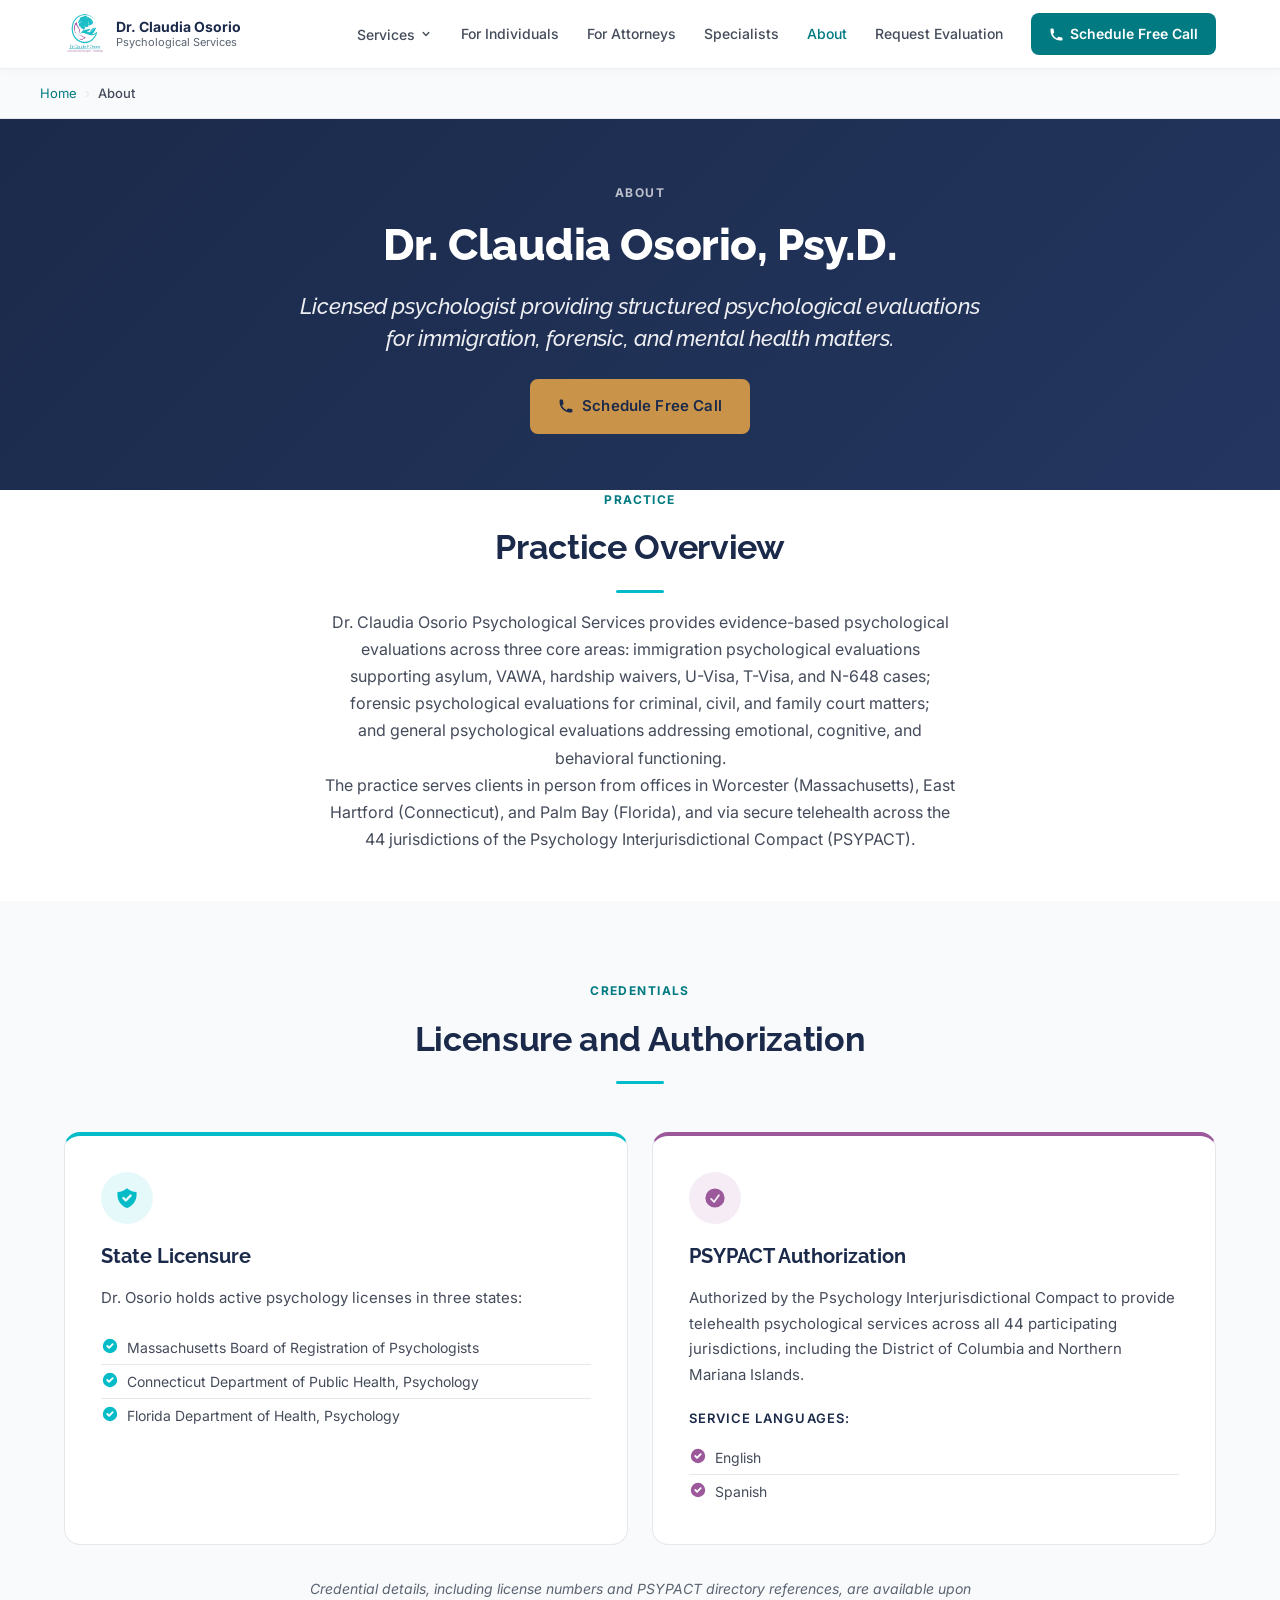
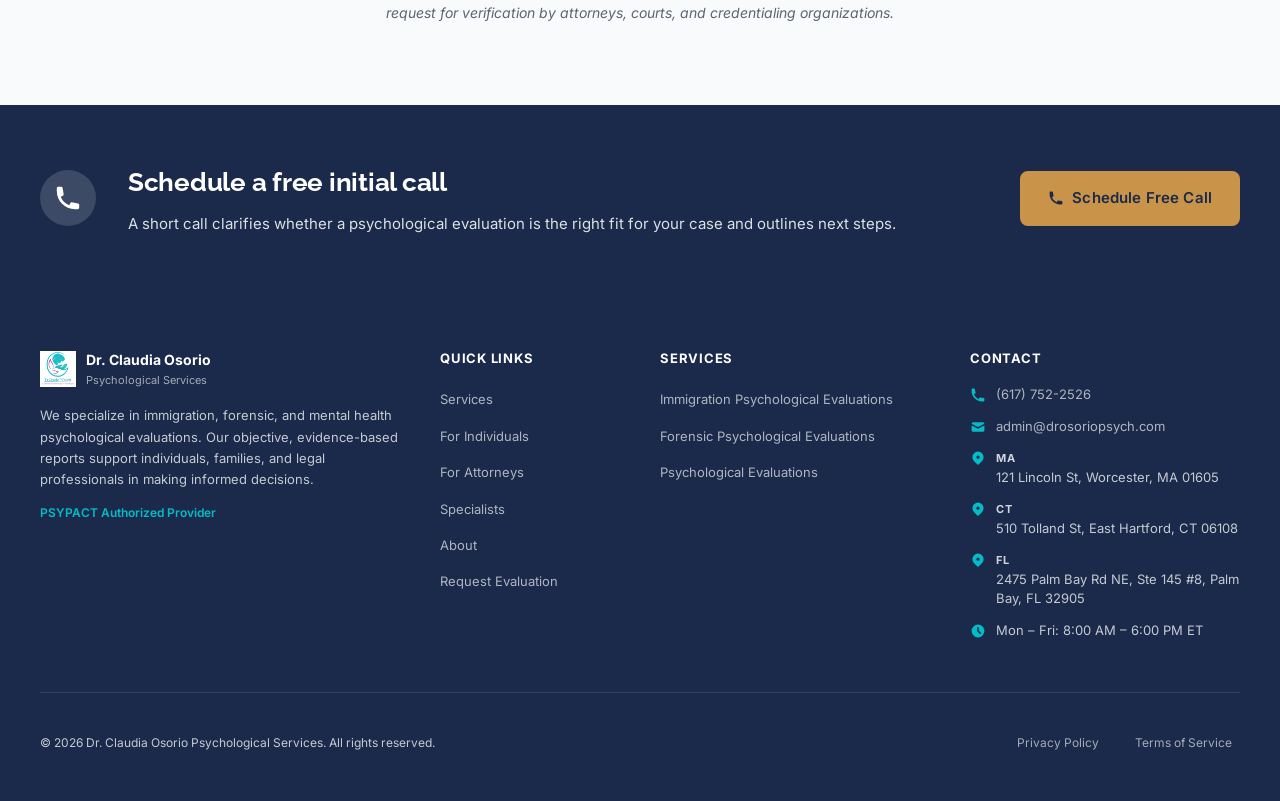
==== commit 4ca63f6f: "feat(session 7-C): harden PSYPACT map + fix Massachusetts data - Replace mouse events with pointer e" ====
--- a/about.html
+++ b/about.html
@@ -4,7 +4,7 @@
   <meta charset="UTF-8" />
   <meta name="viewport" content="width=device-width, initial-scale=1.0" />
   <title>About Dr. Claudia Osorio, Psy.D. | Licensed Psychologist</title>
-  <meta name="description" content="Dr. Claudia Osorio is a licensed psychologist providing immigration, forensic, and mental health psychological evaluations. PSYPACT Authorized for telehealth across 43 states. Offices in MA, CT, and FL." />
+  <meta name="description" content="Dr. Claudia Osorio is a licensed psychologist providing immigration, forensic, and mental health psychological evaluations. PSYPACT Authorized for telehealth across 44 states. Offices in MA, CT, and FL." />
   <meta name="robots" content="index, follow" />
   <link rel="canonical" href="https://psychevaluations.net/about.html" />
 
@@ -21,7 +21,7 @@
 
   <meta name="twitter:card" content="summary_large_image" />
   <meta name="twitter:title" content="About Dr. Claudia Osorio, Psy.D." />
-  <meta name="twitter:description" content="Licensed psychologist. PSYPACT Authorized across 43 states." />
+  <meta name="twitter:description" content="Licensed psychologist. PSYPACT Authorized across 44 states." />
   <meta name="twitter:image" content="https://psychevaluations.net/images/optimized/dr-osorio-hero-c.jpg" />
   <meta name="twitter:image:alt" content="Dr. Claudia Osorio, Licensed Psychologist" />
 
@@ -32,7 +32,7 @@
   <link rel="preconnect" href="https://fonts.googleapis.com" />
   <link rel="preconnect" href="https://fonts.gstatic.com" crossorigin />
   <link rel="stylesheet" href="https://fonts.googleapis.com/css2?family=Raleway:wght@400;500;600;700;800&amp;family=Inter:wght@400;500;600;700&amp;display=swap" />
-  <link rel="stylesheet" href="css/styles.css?v=28" />
+  <link rel="stylesheet" href="css/styles.css?v=29" />
 
   <script type="application/ld+json">
   {
@@ -50,7 +50,7 @@
         "@id": "https://psychevaluations.net/about.html",
         "url": "https://psychevaluations.net/about.html",
         "name": "About Dr. Claudia Osorio, Psy.D.",
-        "description": "Licensed psychologist providing immigration, forensic, and mental health psychological evaluations across Massachusetts, Connecticut, Florida, and 43 PSYPACT states via telehealth.",
+        "description": "Licensed psychologist providing immigration, forensic, and mental health psychological evaluations across Massachusetts, Connecticut, Florida, and 44 PSYPACT states via telehealth.",
         "isPartOf": { "@id": "https://psychevaluations.net/#website" },
         "mainEntity": { "@id": "https://psychevaluations.net/#dr-claudia-osorio" },
         "author": { "@id": "https://psychevaluations.net/#dr-claudia-osorio" },
@@ -142,7 +142,7 @@
       <h2 class="section-header__title" id="bio-heading">Practice Overview</h2>
       <div class="section-header__divider" aria-hidden="true"></div>
       <p class="section-header__body">Dr. Claudia Osorio Psychological Services provides evidence-based psychological evaluations across three core areas: immigration psychological evaluations supporting asylum, VAWA, hardship waivers, U-Visa, T-Visa, and N-648 cases; forensic psychological evaluations for criminal, civil, and family court matters; and general psychological evaluations addressing emotional, cognitive, and behavioral functioning.</p>
-      <p class="section-header__body">The practice serves clients in person from offices in Worcester (Massachusetts), East Hartford (Connecticut), and Palm Bay (Florida), and via secure telehealth across the 43 jurisdictions of the Psychology Interjurisdictional Compact (PSYPACT).</p>
+      <p class="section-header__body">The practice serves clients in person from offices in Worcester (Massachusetts), East Hartford (Connecticut), and Palm Bay (Florida), and via secure telehealth across the 44 jurisdictions of the Psychology Interjurisdictional Compact (PSYPACT).</p>
     </div>
   </div>
 </section>
@@ -175,7 +175,7 @@
           <svg xmlns="http://www.w3.org/2000/svg" width="24" height="24" viewBox="0 0 20 20" fill="currentColor"><path fill-rule="evenodd" d="M10 18a8 8 0 100-16 8 8 0 000 16zm3.857-9.809a.75.75 0 00-1.214-.882l-3.483 4.79-1.88-1.88a.75.75 0 10-1.06 1.061l2.5 2.5a.75.75 0 001.137-.089l4-5.5z" clip-rule="evenodd"/></svg>
         </div>
         <h3 class="who-for__title">PSYPACT Authorization</h3>
-        <p class="who-for__body">Authorized by the Psychology Interjurisdictional Compact to provide telehealth psychological services across all 43 participating jurisdictions, including the District of Columbia and Northern Mariana Islands.</p>
+        <p class="who-for__body">Authorized by the Psychology Interjurisdictional Compact to provide telehealth psychological services across all 44 participating jurisdictions, including the District of Columbia and Northern Mariana Islands.</p>
         <p class="who-for__body who-for__body--label">Service languages:</p>
         <ul class="who-for__list" role="list">
           <li>English</li>
--- a/css/styles.css
+++ b/css/styles.css
@@ -1531,11 +1531,13 @@
 .psypact-map__state--effective { fill: var(--psypact-blue-pale); }
 .psypact-map__state--effective:hover,
 .psypact-map__state--effective:focus { fill: var(--psypact-blue); outline: none; }
+.psypact-map__state--effective:focus-visible { outline: 2px solid var(--navy); outline-offset: 1px; }
 
 /* Non-PSYPACT states: light gray, slightly darker on hover. */
 .psypact-map__state--not { fill: #ECEEF1; }
 .psypact-map__state--not:hover,
 .psypact-map__state--not:focus { fill: #d4d8df; outline: none; }
+.psypact-map__state--not:focus-visible { outline: 2px solid var(--navy); outline-offset: 1px; }
 
 /* DC circle uses the same state classes; ensure stroke visible. */
 .psypact-map__svg circle.psypact-map__state { stroke: var(--white); stroke-width: 1; }
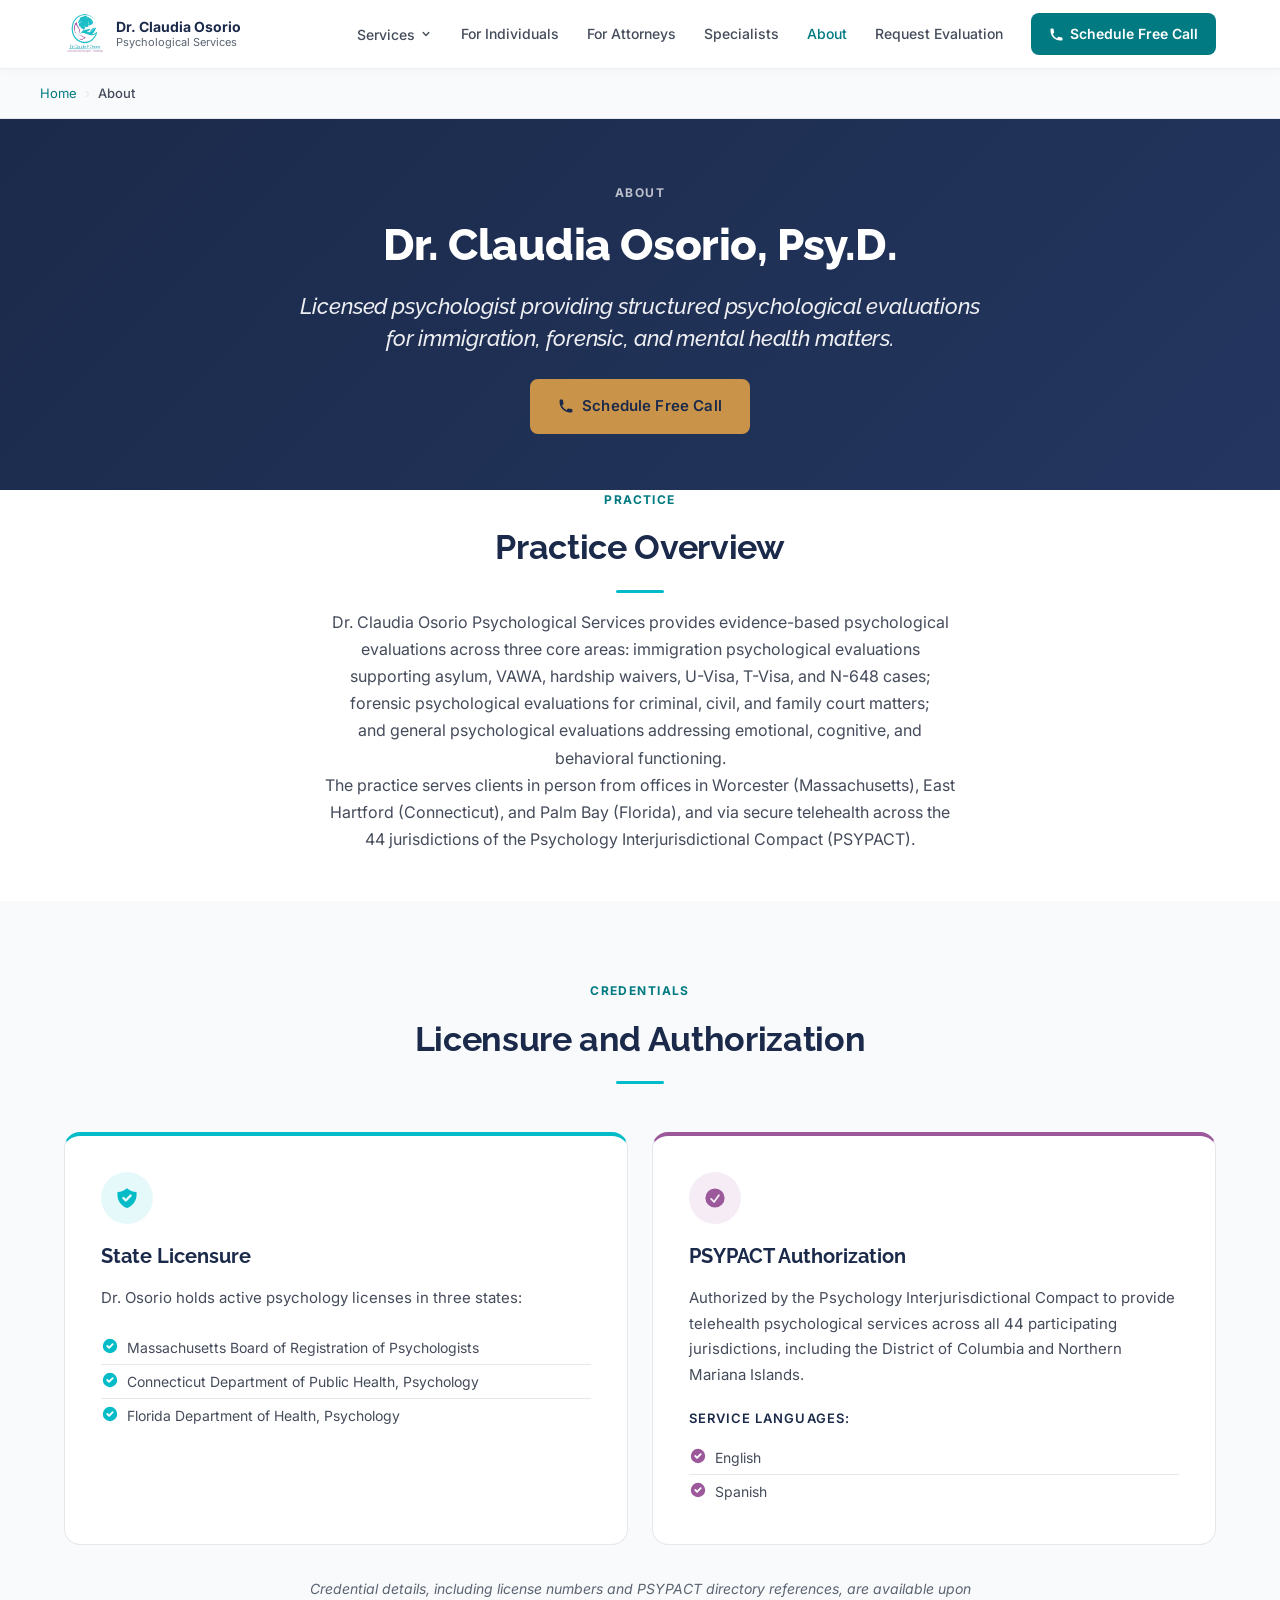
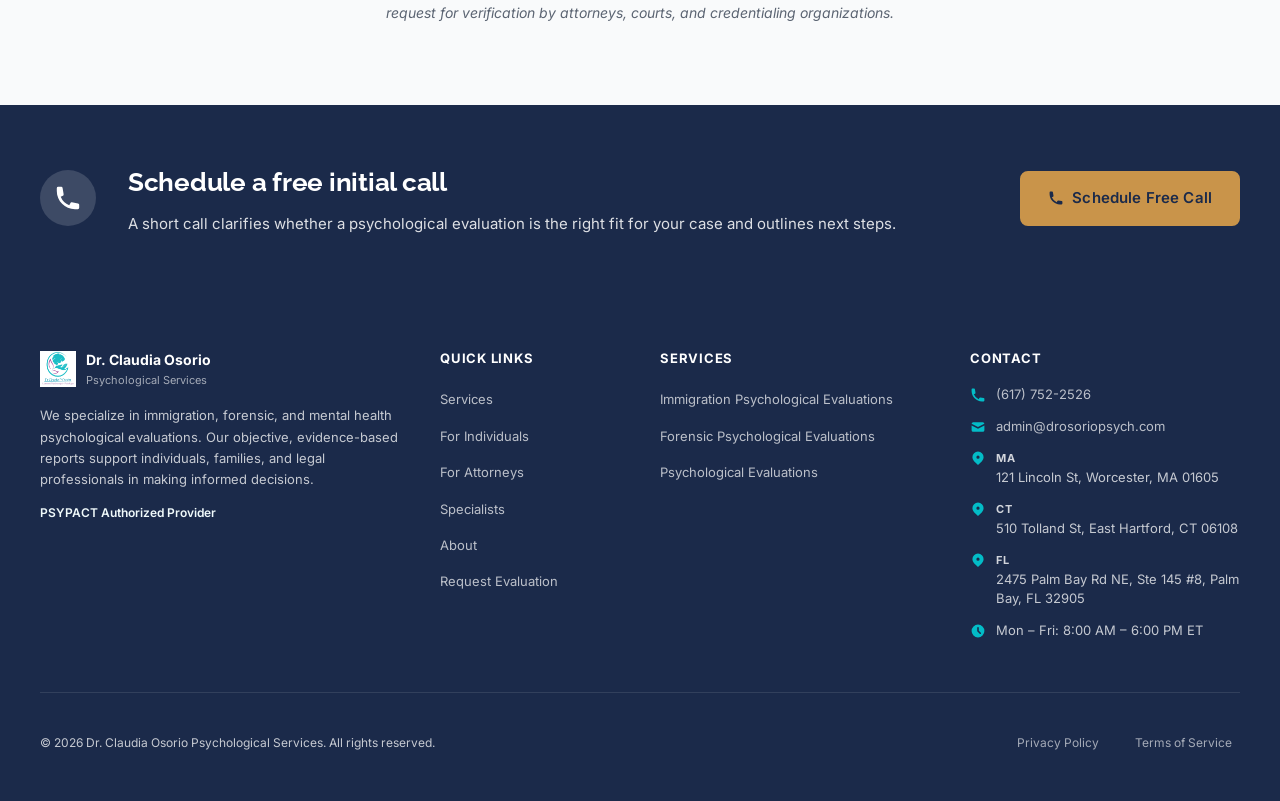
==== commit 38b32bdb: "fix(session 7): multi-angle audit fixes for index.html - P0: footer PSYPACT label contrast — teal→te" ====
--- a/about.html
+++ b/about.html
@@ -32,7 +32,7 @@
   <link rel="preconnect" href="https://fonts.googleapis.com" />
   <link rel="preconnect" href="https://fonts.gstatic.com" crossorigin />
   <link rel="stylesheet" href="https://fonts.googleapis.com/css2?family=Raleway:wght@400;500;600;700;800&amp;family=Inter:wght@400;500;600;700&amp;display=swap" />
-  <link rel="stylesheet" href="css/styles.css?v=29" />
+  <link rel="stylesheet" href="css/styles.css?v=30" />
 
   <script type="application/ld+json">
   {
--- a/css/styles.css
+++ b/css/styles.css
@@ -478,9 +478,6 @@
   bottom: 0;
   width: 5px;
 }
-.path-card__cta {
-  margin-top: auto;
-}
 .path-card--individuals {
   background: linear-gradient(180deg, var(--teal-pale) 0%, var(--white) 55%);
 }
@@ -543,6 +540,7 @@
 }
 
 .path-card__cta {
+  margin-top: auto;
   display: inline-flex;
   align-items: center;
   gap: 8px;
@@ -675,7 +673,6 @@
   font-weight: 700;
   color: var(--navy);
   margin-bottom: 12px;
-  min-height: 100px;
 }
 .service-card__body {
   font-size: 14px;
@@ -832,6 +829,12 @@
   color: var(--text-light);
   line-height: 1.5;
 }
+.trust-item__link {
+  color: var(--teal-button);
+  text-decoration: underline;
+  text-underline-offset: 2px;
+}
+.trust-item__link:hover { color: var(--teal-button-hover); }
 
 /* ============================================
    CTA BANNER
@@ -923,7 +926,7 @@
 }
 .footer__psypact {
   font-size: 12px;
-  color: var(--teal);
+  color: var(--teal-pale);
   font-weight: 600;
 }
 .footer__col-title {
@@ -937,7 +940,7 @@
 .footer__links { display: flex; flex-direction: column; gap: 10px; }
 .footer__link {
   font-size: 13px;
-  color: rgba(255,255,255,0.65);
+  color: rgba(255,255,255,0.70);
   transition: color 0.2s;
 }
 .footer__link:hover { color: var(--teal); }
@@ -2050,6 +2053,7 @@
   .hero__actions .btn {
     justify-content: center;
   }
+  .service-card__title { min-height: 100px; }
 }
 
 @media (max-width: 480px) {
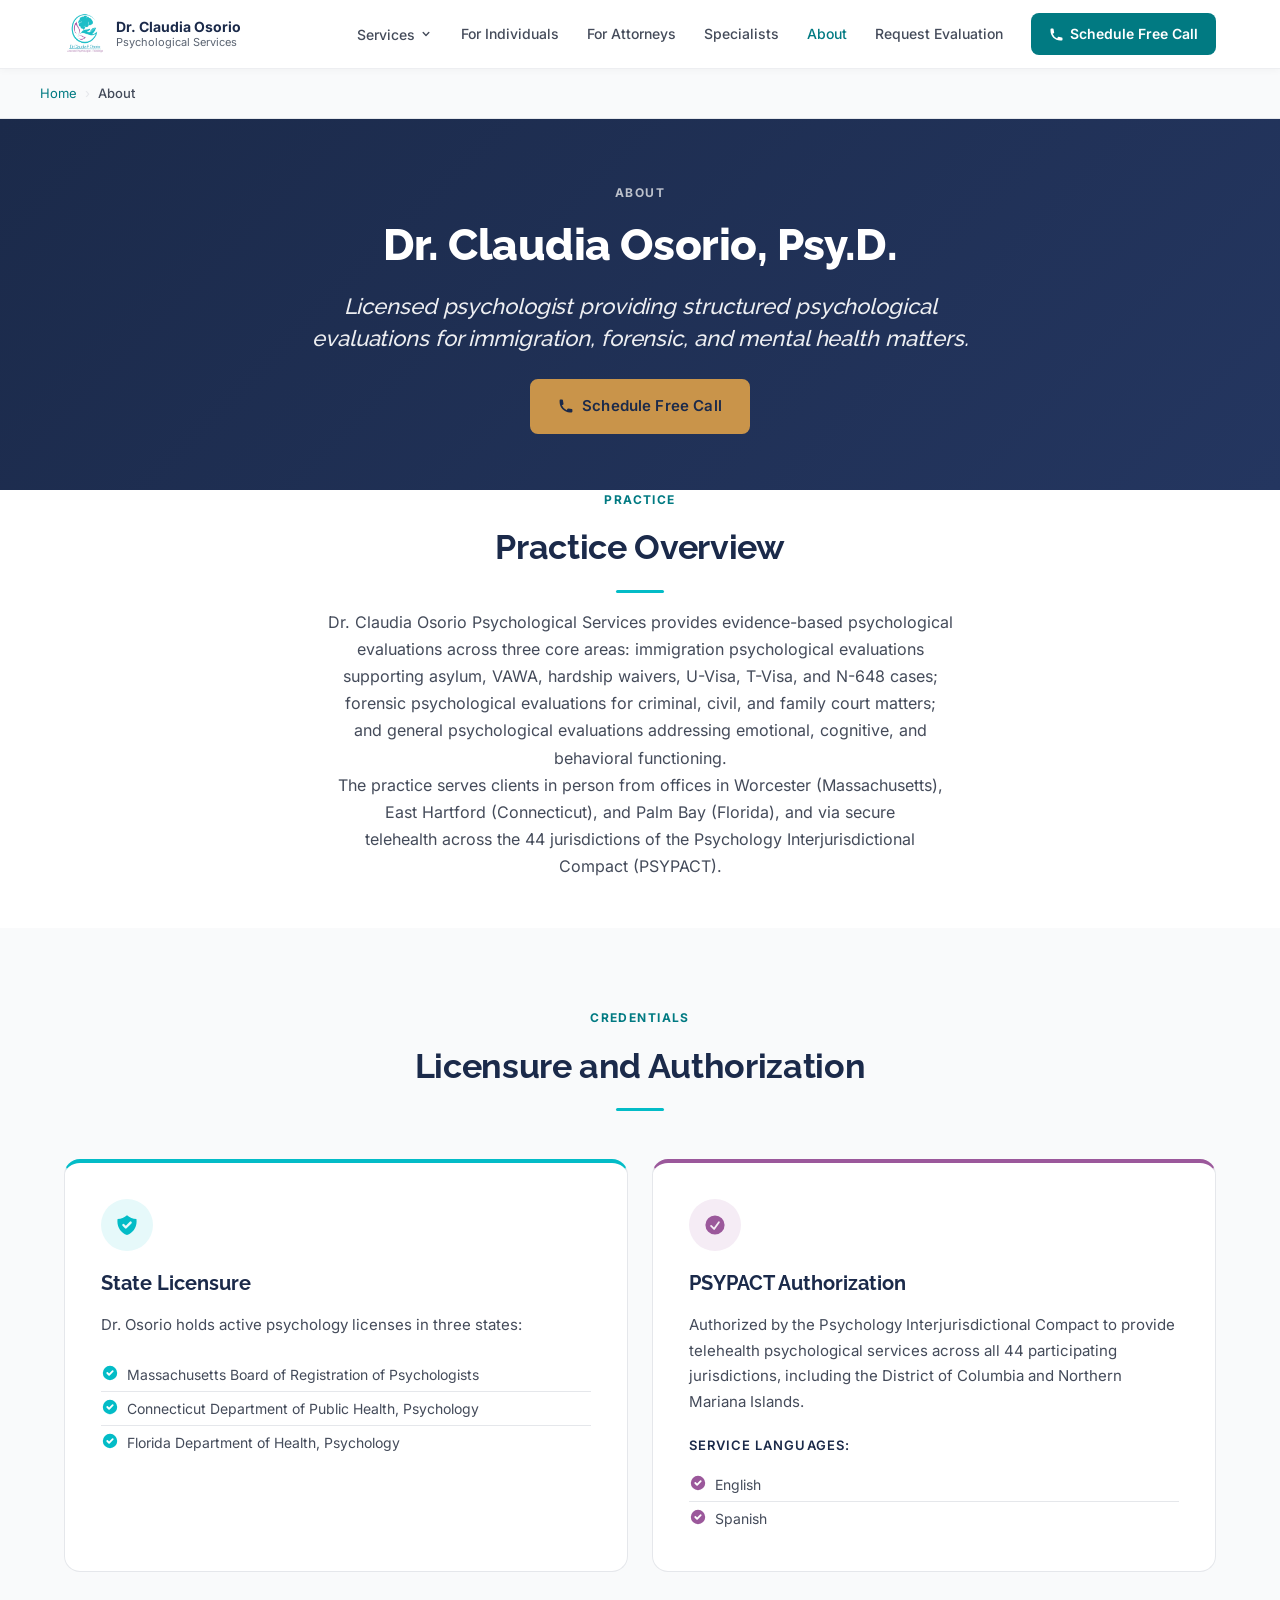
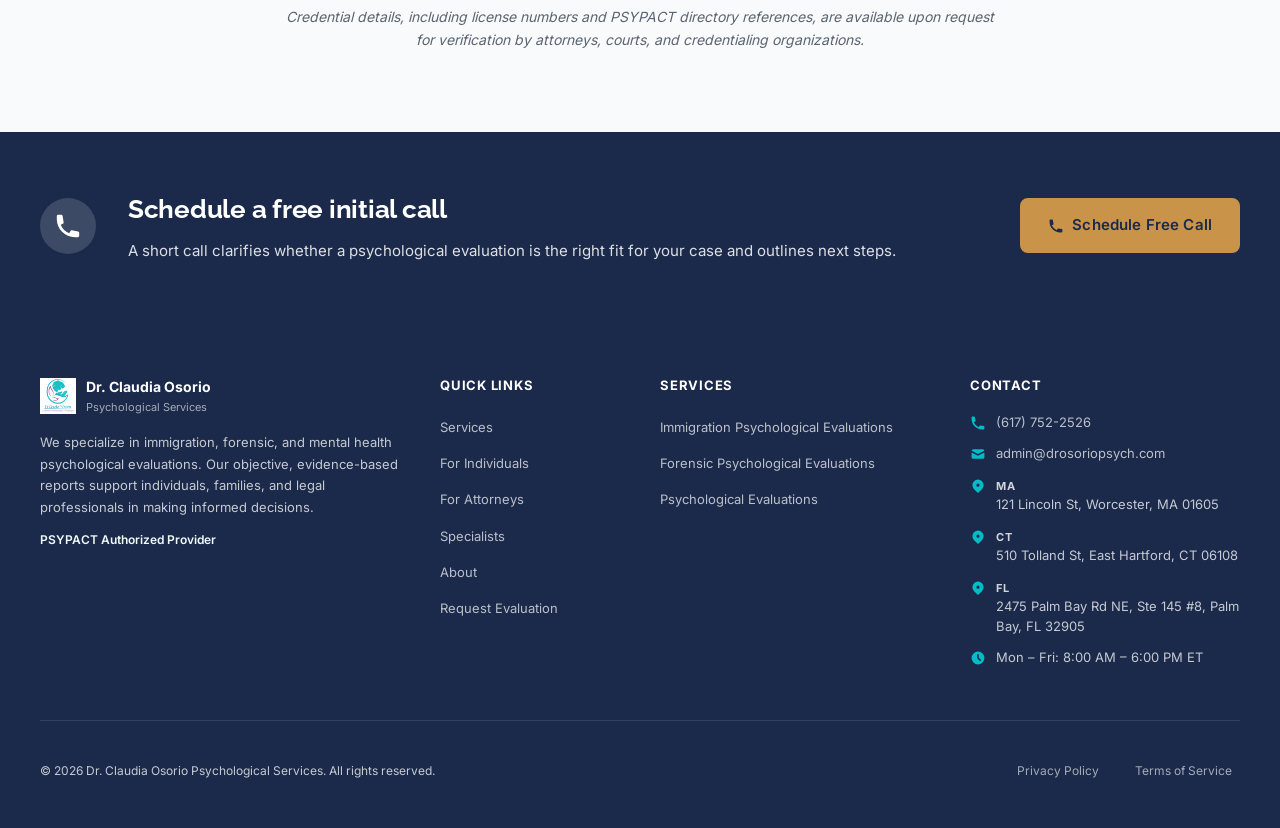
==== commit 626fde11: "harden(session 7): pre-production security + self-hosted fonts Self-host 9 WOFF2 fonts (Raleway 400-" ====
--- a/about.html
+++ b/about.html
@@ -29,10 +29,7 @@
   <link rel="icon" href="/favicon.svg" type="image/svg+xml" />
   <link rel="apple-touch-icon" href="/apple-touch-icon.png" />
 
-  <link rel="preconnect" href="https://fonts.googleapis.com" />
-  <link rel="preconnect" href="https://fonts.gstatic.com" crossorigin />
-  <link rel="stylesheet" href="https://fonts.googleapis.com/css2?family=Raleway:wght@400;500;600;700;800&amp;family=Inter:wght@400;500;600;700&amp;display=swap" />
-  <link rel="stylesheet" href="css/styles.css?v=30" />
+  <link rel="stylesheet" href="css/styles.css?v=31" />
 
   <script type="application/ld+json">
   {
--- a/css/styles.css
+++ b/css/styles.css
@@ -3,8 +3,16 @@
    Main Stylesheet
    ============================================ */
 
-/* Fonts loaded via <link rel="preconnect"> + <link rel="stylesheet"> in each
-   page's <head> for a shorter critical path. CSS @import was render-blocking. */
+/* Self-hosted fonts — eliminates Google Fonts CDN dependency for privacy + SRI. */
+@font-face { font-family: 'Raleway'; font-style: normal; font-weight: 400; font-display: swap; src: url('../fonts/raleway-400.woff2') format('woff2'); }
+@font-face { font-family: 'Raleway'; font-style: normal; font-weight: 500; font-display: swap; src: url('../fonts/raleway-500.woff2') format('woff2'); }
+@font-face { font-family: 'Raleway'; font-style: normal; font-weight: 600; font-display: swap; src: url('../fonts/raleway-600.woff2') format('woff2'); }
+@font-face { font-family: 'Raleway'; font-style: normal; font-weight: 700; font-display: swap; src: url('../fonts/raleway-700.woff2') format('woff2'); }
+@font-face { font-family: 'Raleway'; font-style: normal; font-weight: 800; font-display: swap; src: url('../fonts/raleway-800.woff2') format('woff2'); }
+@font-face { font-family: 'Inter'; font-style: normal; font-weight: 400; font-display: swap; src: url('../fonts/inter-400.woff2') format('woff2'); }
+@font-face { font-family: 'Inter'; font-style: normal; font-weight: 500; font-display: swap; src: url('../fonts/inter-500.woff2') format('woff2'); }
+@font-face { font-family: 'Inter'; font-style: normal; font-weight: 600; font-display: swap; src: url('../fonts/inter-600.woff2') format('woff2'); }
+@font-face { font-family: 'Inter'; font-style: normal; font-weight: 700; font-display: swap; src: url('../fonts/inter-700.woff2') format('woff2'); }
 
 /* --- Variables --- */
 :root {
